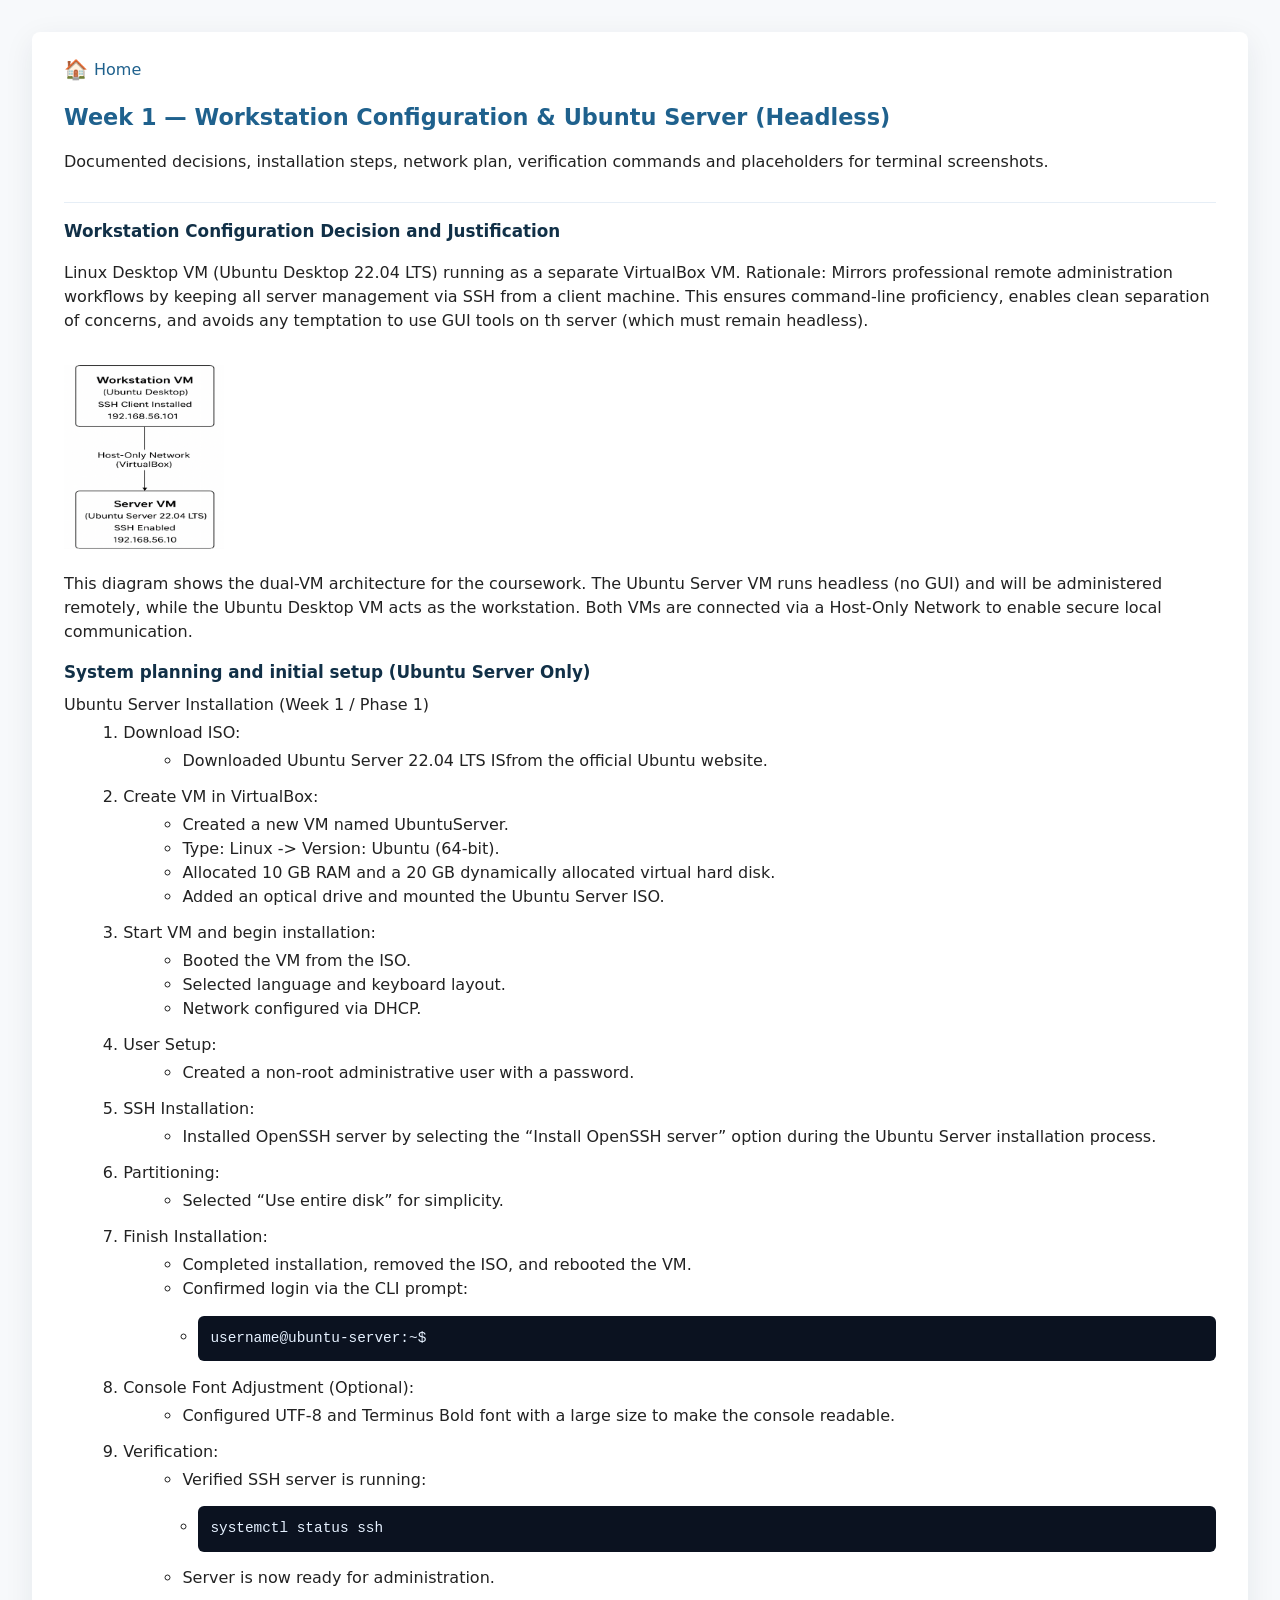
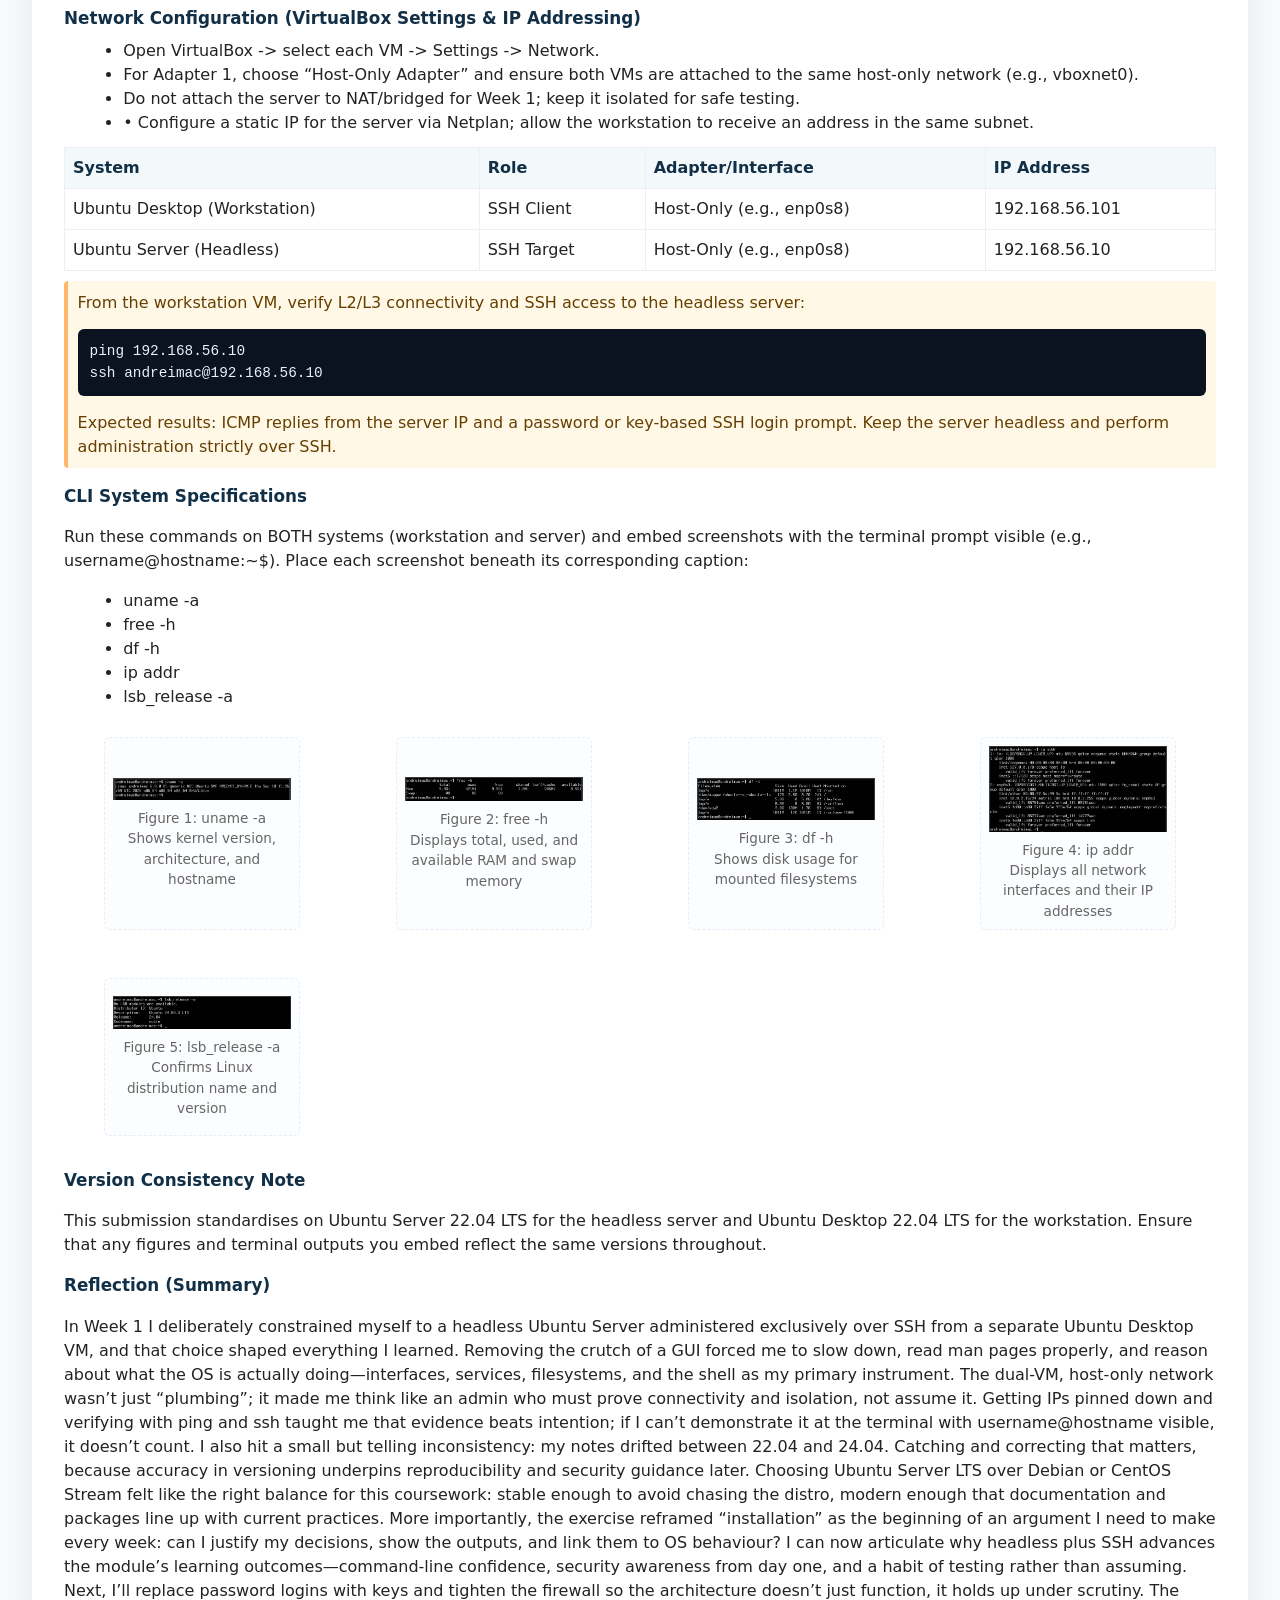
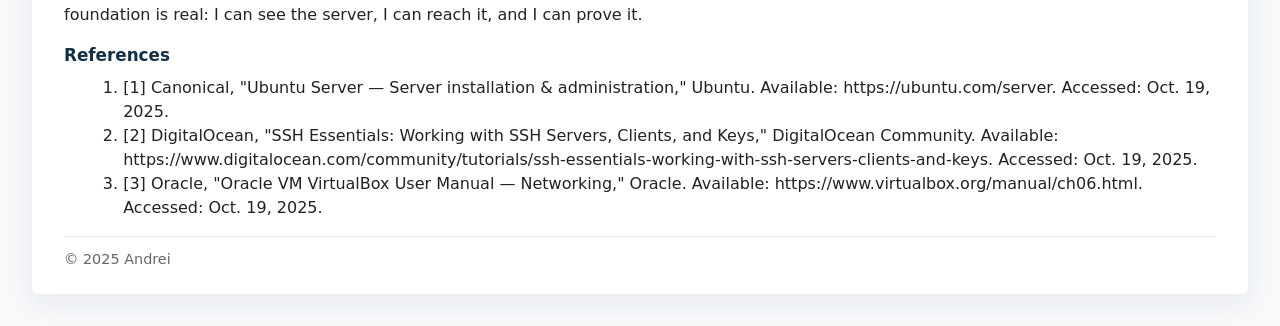
==== week_1.html @ bbbabe06 "Add homepage, weekly journal pages, and images Initial commit with HOMEPAGE.md, index.html, and HTML" ====
<!doctype html>
<html lang="en">
<head>
    <meta charset="utf-8">
    <meta name="viewport" content="width=device-width,initial-scale=1">
    <title>Week 1 — Workstation & Ubuntu Server Setup</title>
    <style>
        /* Styles generated using GitHub Copilot*/
        /* Global Styles */
        :root{--max-w:1280;--accent:#1f618d;--muted:#666;}
        body{font-family:system-ui,-apple-system,Segoe UI,Roboto,"Helvetica Neue",Arial;line-height:1.5;color:#222;margin:0;padding:2rem;background:#f7f9fb}
        .wrap{max-width:var(--max-w);margin:0 auto;background:#fff;border-radius:8px;padding:1.5rem 2rem;box-shadow:0 8px 30px rgba(22,40,60,0.08)}
        header{border-bottom:1px solid #e6eef6;padding-bottom:0.75rem;margin-bottom:1rem}
        h1{margin:0;font-size:1.4rem;color:var(--accent)}
        p.lead{margin:0.5rem 0;color:var(--muted)}
        section{margin:1rem 0}
        h2{font-size:1.05rem;margin:0 0 0.5rem 0;color:#113047}
        ul,ol{margin:0.25rem 0 0.75rem 1.2rem}
        pre{background:#0b1220;color:#e6f1ff;padding:0.75rem;border-radius:6px;overflow:auto;font-size:0.9rem}
        table{width:100%;border-collapse:collapse;margin:0.5rem 0 0}
        th,td{border:1px solid #e9f0f6;padding:0.5rem;text-align:left;background:#fff}
        th{background:#f3f8fb;color:#113047;font-weight:600}
        .fig-grid{display:grid;grid-template-columns:repeat(auto-fit,minmax(220px,1fr));gap:1rem;margin-top:0.75rem}
        figure{background:#fbfdff;border:1px dashed #e3eef9;padding:0.5rem;border-radius:6px;min-height:140px;display:flex;flex-direction:column;align-items:center;justify-content:center}
        figure img{max-width:100%;max-height:96px;object-fit:contain;display:block}
        figcaption{font-size:0.85rem;color:var(--muted);margin-top:0.5rem}
        footer{border-top:1px solid #e6eef6;padding-top:0.75rem;color:var(--muted);font-size:0.9rem}
        .note{background:#fff8e6;border-left:4px solid #ffb86b;padding:0.6rem;border-radius:4px;color:#663f00}
        
        /* Gallery styles (keeps existing layout but adds modal) */
        .fig-grid{display:grid;grid-template-columns:repeat(auto-fit,minmax(220px,1fr));gap:1rem;margin-top:0.75rem}
        figure.gallery-item{background:#fbfdff;border:1px dashed #e3eef9;padding:0.5rem;border-radius:6px;min-height:140px;display:flex;flex-direction:column;align-items:center;justify-content:center;cursor:pointer;outline:none}
        figure.gallery-item img{max-width:100%;max-height:96px;object-fit:contain;display:block}
        .fig-caption{font-size:0.85rem;color:var(--muted);margin-top:0.5rem;text-align:center}

        /* Modal (full-size view) */
        .img-modal{position:fixed;inset:0;display:none;align-items:center;justify-content:center;background:rgba(2,6,23,0.6);z-index:1000;padding:2rem}
        .img-modal[data-open="true"]{display:flex}
        .img-modal .modal-content{max-width:95%;max-height:95%;background:transparent;display:flex;flex-direction:column;align-items:center}
        .img-modal img{max-width:100%;max-height:82vh;border-radius:6px;box-shadow:0 10px 40px rgba(2,6,23,0.6)}
        .img-modal .modal-caption{margin-top:0.6rem;color:#fff;text-align:center;max-width:95%;overflow:auto}
        .img-modal .modal-close{position:absolute;top:1rem;right:1rem;background:rgba(255,255,255,0.08);border:0;color:#fff;font-size:1.25rem;padding:0.4rem 0.6rem;border-radius:6px;cursor:pointer}
    </style>
</head>
<body>
    <div class="wrap">
        <nav style="margin-bottom:1rem">
            <a href="index.html" style="color:var(--accent);text-decoration:none;display:inline-flex;align-items:center;font-weight:500">
            <span style="font-size:1.2em;margin-right:6px">🏠</span> Home
            </a>
        </nav>

        <header>
            <h1>Week 1 — Workstation Configuration & Ubuntu Server (Headless)</h1>
            <p clases="lead">Documented decisions, installation steps, network plan, verification commands and placeholders for terminal screenshots.</p>
        </header>
        
        <section>
            <h2>Workstation Configuration Decision and Justification</h2>
            <p>
                Linux Desktop VM (Ubuntu Desktop 22.04 LTS) running as a separate VirtualBox VM. Rationale: Mirrors professional remote administration workflows by keeping all server management via SSH from a client machine. This ensures command-line proficiency, enables clean separation of concerns, and avoids any temptation to use GUI tools on th server (which must remain headless).</p>
            <img src="images/figure0-diagram.png" alt="Ubuntu Server Logo" style="margin-top:1rem;max-width:160px">
            <p>
                This diagram shows the dual-VM architecture for the coursework. The Ubuntu Server VM runs headless (no GUI) and will be administered remotely, while the Ubuntu Desktop VM acts as the workstation. Both VMs are connected via a Host-Only Network to enable secure local communication.
            </p>
        </section>

        <section>
            <h2>System planning and initial setup (Ubuntu Server Only)</h2>
          
            Ubuntu Server Installation (Week 1 / Phase 1)
<ol>
    <li>Download ISO:
        <ul>
            <li>Downloaded Ubuntu Server 22.04 LTS ISfrom the official Ubuntu website.</li>
        </ul>
    </li>

    <li>Create VM in VirtualBox:
        <ul>
            <li>Created a new VM named UbuntuServer.</li>
            <li>Type: Linux -> Version: Ubuntu (64-bit).</li>
            <li>Allocated 10 GB RAM and a 20 GB dynamically allocated virtual hard disk.</li>
            <li>Added an optical drive and mounted the Ubuntu Server ISO.</li>
        </ul>
    </li>

    <li>Start VM and begin installation:
        <ul>
            <li>Booted the VM from the ISO.</li>
            <li>Selected language and keyboard layout.</li>
            <li>Network configured via DHCP.</li>
        </ul>
    </li>

    <li>User Setup:
        <ul>
            <li>Created a non-root administrative user with a password.</li>
        </ul>
    </li>

    <li>SSH Installation:
        <ul>
            <li>Installed OpenSSH server by selecting the “Install OpenSSH server” option during the Ubuntu Server installation process.</li>
        </ul>
    </li>

    <li>Partitioning:
        <ul>
            <li>Selected “Use entire disk” for simplicity.</li>
        </ul>
    </li>

    <li>Finish Installation:
        <ul>
            <li>Completed installation, removed the ISO, and rebooted the VM.</li>
            <li>Confirmed login via the CLI prompt:</li>
            <li style="margin-left:1rem"><pre>username@ubuntu-server:~$</pre></li>
        </ul>
    </li>

    <li>Console Font Adjustment (Optional):
        <ul>
            <li>Configured UTF-8 and Terminus Bold font with a large size to make the console readable.</li>
        </ul>
    </li>

    <li>Verification:
        <ul>
            <li>Verified SSH server is running:</li>
            <li style="margin-left:1rem"><pre>systemctl status ssh</pre></li>
            <li>Server is now ready for administration.</li>
        </ul>
    </li>
</ol>

        </section>

        <section>
            <h2>Network Configuration (VirtualBox Settings & IP Addressing)</h2>

            
            <ul>
                <li>Open VirtualBox -> select each VM -> Settings -> Network.</li>
                <li>For Adapter 1, choose “Host-Only Adapter” and ensure both VMs are attached to the same host-only network (e.g., vboxnet0).</li>
                <li>Do not attach the server to NAT/bridged for Week 1; keep it isolated for safe testing.</li>
                <li>•	Configure a static IP for the server via Netplan; allow the workstation to receive an address in the same subnet.</li>
            </ul>
            
            <table>
                <thead>
                    <tr><th>System</th><th>Role</th><th>Adapter/Interface</th><th>IP Address</th></tr>
                </thead>
                <tbody>
                    <tr><td>Ubuntu Desktop (Workstation)</td><td>SSH Client</td><td>Host-Only (e.g., enp0s8)</td><td>192.168.56.101</td></tr>
                    <tr><td>Ubuntu Server (Headless)</td><td>SSH Target</td><td>Host-Only (e.g., enp0s8)</td><td>192.168.56.10</td></tr>
                </tbody>
            </table>

            <div class="note" style="margin-top:0.6rem">
                From the workstation VM, verify L2/L3 connectivity and SSH access to the headless server:
                <pre>ping 192.168.56.10
ssh andreimac@192.168.56.10</pre>
Expected results: ICMP replies from the server IP and a password or key-based SSH login prompt. Keep the server headless and perform administration strictly over SSH.
            </div>
        </section>

        <section>
            <h2>CLI System Specifications </h2>
            <p>Run these commands on BOTH systems (workstation and server) and embed screenshots with the terminal prompt visible (e.g., username@hostname:~$). Place each screenshot beneath its corresponding caption:</p>
            <ul>
                <li>uname -a</li>
                <li>free -h</li>
                <li>df -h</li>
                <li>ip addr</li>
                <li>lsb_release -a</li>
            </ul>

            <style>
            /* Gallery styles (keeps existing layout but adds modal) */
            .fig-grid{display:grid;grid-template-columns:repeat(auto-fit,minmax(220px,1fr));gap:1rem;margin-top:0.75rem}
            figure.gallery-item{background:#fbfdff;border:1px dashed #e3eef9;padding:0.5rem;border-radius:6px;min-height:140px;display:flex;flex-direction:column;align-items:center;justify-content:center;cursor:pointer;outline:none}
            figure.gallery-item img{max-width:100%;max-height:96px;object-fit:contain;display:block}
            .fig-caption{font-size:0.85rem;color:var(--muted);margin-top:0.5rem;text-align:center}

            /* Modal (full-size view) */
            .img-modal{position:fixed;inset:0;display:none;align-items:center;justify-content:center;background:rgba(2,6,23,0.6);z-index:1000;padding:2rem}
            .img-modal[data-open="true"]{display:flex}
            .img-modal .modal-content{max-width:95%;max-height:95%;background:transparent;display:flex;flex-direction:column;align-items:center}
            .img-modal img{max-width:100%;max-height:82vh;border-radius:6px;box-shadow:0 10px 40px rgba(2,6,23,0.6)}
            .img-modal .modal-caption{margin-top:0.6rem;color:#fff;text-align:center;max-width:95%;overflow:auto}
            .img-modal .modal-close{position:absolute;top:1rem;right:1rem;background:rgba(255,255,255,0.08);border:0;color:#fff;font-size:1.25rem;padding:0.4rem 0.6rem;border-radius:6px;cursor:pointer}
            </style>

            <div class="fig-grid" id="gallery">
                <figure class="gallery-item" tabindex="0" data-full="images/figure1-uname.png" aria-label="Open Figure 1: uname -a">
                    <img src="images/figure1-uname.png" alt="Figure 1: uname -a">
                    <figcaption class="fig-caption">Figure 1: uname -a <br> Shows kernel version, architecture, and hostname</figcaption>
                </figure>

                <figure class="gallery-item" tabindex="0" data-full="images/figure2-free.png" aria-label="Open Figure 2: free -h">
                    <img src="images/figure2-free.png" alt="Figure 2: free -h">
                    <figcaption class="fig-caption">Figure 2: free -h <br> Displays total, used, and available RAM and swap memory</figcaption>
                </figure>

                <figure class="gallery-item" tabindex="0" data-full="images/figure3-df.png" aria-label="Open Figure 3: df -h">
                    <img src="images/figure3-df.png" alt="Figure 3: df -h">
                    <figcaption class="fig-caption">Figure 3: df -h <br> Shows disk usage for mounted filesystems</figcaption>
                </figure>

                <figure class="gallery-item" tabindex="0" data-full="images/figure4-ipaddr.png" aria-label="Open Figure 4: ip addr">
                    <img src="images/figure4-ipaddr.png" alt="Figure 4: ip addr">
                    <figcaption class="fig-caption">Figure 4: ip addr <br> Displays all network interfaces and their IP addresses</figcaption>
                </figure>

                <figure class="gallery-item" tabindex="0" data-full="images/figure5-lsb.png" aria-label="Open Figure 5: lsb_release -a">
                    <img src="images/figure5-lsb.png" alt="Figure 5: lsb_release -a">
                    <figcaption class="fig-caption">Figure 5: lsb_release -a <br> Confirms Linux distribution name and version</figcaption>
                </figure>
            </div>

            <!-- Modal for high-resolution preview -->
            <div id="imgModal" class="img-modal" role="dialog" aria-modal="true" aria-hidden="true" data-open="false">
                <button class="modal-close" aria-label="Close image">&times;</button>
                <div class="modal-content">
                    <img id="modalImg" src="" alt="">
                    <div id="modalCaption" class="modal-caption"></div>
                </div>
            </div>
            
        </section>

        <section>
            <h2>
                Version Consistency Note
            </h2>
            <p>
                This submission standardises on Ubuntu Server 22.04 LTS for the headless server and Ubuntu Desktop 22.04 LTS for the workstation. Ensure that any figures and terminal outputs you embed reflect the same versions throughout.
            </p>
        </section>

        <section>
            <h2>Reflection (Summary)</h2>
            <p>
                In Week 1 I deliberately constrained myself to a headless Ubuntu Server administered exclusively over SSH from a separate Ubuntu Desktop VM, and that choice shaped everything I learned. Removing the crutch of a GUI forced me to slow down, read man pages properly, and reason about what the OS is actually doing—interfaces, services, filesystems, and the shell as my primary instrument. The dual-VM, host-only network wasn’t just “plumbing”; it made me think like an admin who must prove connectivity and isolation, not assume it. Getting IPs pinned down and verifying with ping and ssh taught me that evidence beats intention; if I can’t demonstrate it at the terminal with username@hostname visible, it doesn’t count. I also hit a small but telling inconsistency: my notes drifted between 22.04 and 24.04. Catching and correcting that matters, because accuracy in versioning underpins reproducibility and security guidance later. Choosing Ubuntu Server LTS over Debian or CentOS Stream felt like the right balance for this coursework: stable enough to avoid chasing the distro, modern enough that documentation and packages line up with current practices. More importantly, the exercise reframed “installation” as the beginning of an argument I need to make every week: can I justify my decisions, show the outputs, and link them to OS behaviour? I can now articulate why headless plus SSH advances the module’s learning outcomes—command-line confidence, security awareness from day one, and a habit of testing rather than assuming. Next, I’ll replace password logins with keys and tighten the firewall so the architecture doesn’t just function, it holds up under scrutiny. The foundation is real: I can see the server, I can reach it, and I can prove it.</p>
        </section>

        <section>
            <h2>References</h2>
            <ol>
                <li>[1] Canonical, "Ubuntu Server — Server installation & administration," Ubuntu. Available: https://ubuntu.com/server. Accessed: Oct. 19, 2025.</li>
                <li>[2] DigitalOcean, "SSH Essentials: Working with SSH Servers, Clients, and Keys," DigitalOcean Community. Available: https://www.digitalocean.com/community/tutorials/ssh-essentials-working-with-ssh-servers-clients-and-keys. Accessed: Oct. 19, 2025.</li>
                <li>[3] Oracle, "Oracle VM VirtualBox User Manual — Networking," Oracle. Available: https://www.virtualbox.org/manual/ch06.html. Accessed: Oct. 19, 2025.</li>
            </ol>
        </section>

        <footer>
            <div>© 2025 Andrei</div>
        </footer>
    </div>
</body>
</html>

<!-- Script generated using GitHub Copilot -->
<script>
(function(){
    const gallery = document.getElementById('gallery');
    const modal = document.getElementById('imgModal');
    const modalImg = document.getElementById('modalImg');
    const modalCaption = document.getElementById('modalCaption');
    const closeBtn = modal.querySelector('.modal-close');

    function openModal(fig){
    const full = fig.getAttribute('data-full') || fig.querySelector('img').src;
    modalImg.src = full;
    modalImg.alt = fig.querySelector('img').alt || '';
    modalCaption.innerHTML = fig.querySelector('.fig-caption')?.innerHTML || '';
    modal.setAttribute('data-open','true');
    modal.setAttribute('aria-hidden','false');
    document.body.style.overflow='hidden';
    closeBtn.focus();
    }

    function closeModal(){
    modal.setAttribute('data-open','false');
    modal.setAttribute('aria-hidden','true');
    modalImg.src = '';
    document.body.style.overflow='';
    }

    // Open on click
    gallery.addEventListener('click', e=>{
    const fig = e.target.closest('figure.gallery-item');
    if(!fig) return;
    openModal(fig);
    });

    // Keyboard: open on Enter/Space when figure focused
    gallery.addEventListener('keydown', e=>{
    if(e.key === 'Enter' || e.key === ' ') {
        const fig = document.activeElement.closest('figure.gallery-item');
        if(fig){ e.preventDefault(); openModal(fig); }
    }
    });

    closeBtn.addEventListener('click', closeModal);

    // Click backdrop to close
    modal.addEventListener('click', e=>{
    if(e.target === modal) closeModal();
    });

    // ESC to close
    document.addEventListener('keydown', e=>{
    if(e.key === 'Escape' && modal.getAttribute('data-open') === 'true') closeModal();
    });
})();
</script>
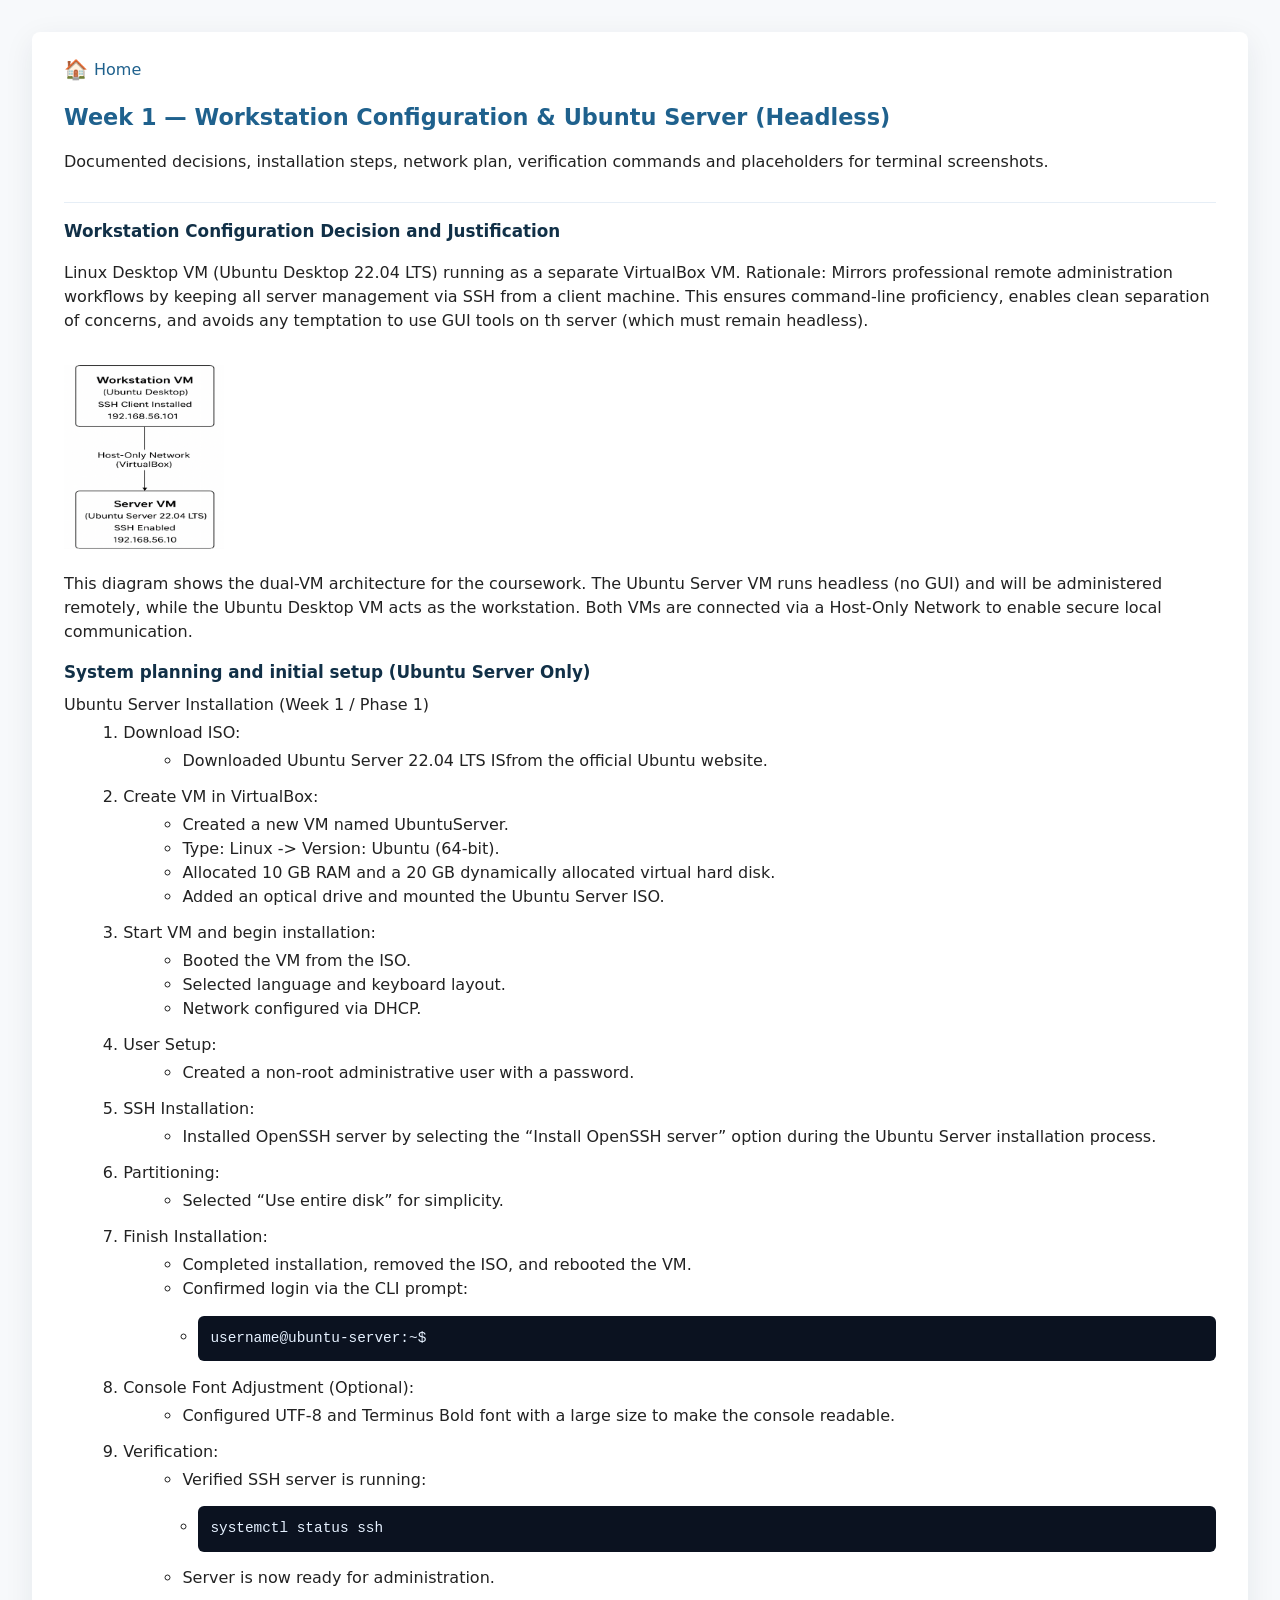
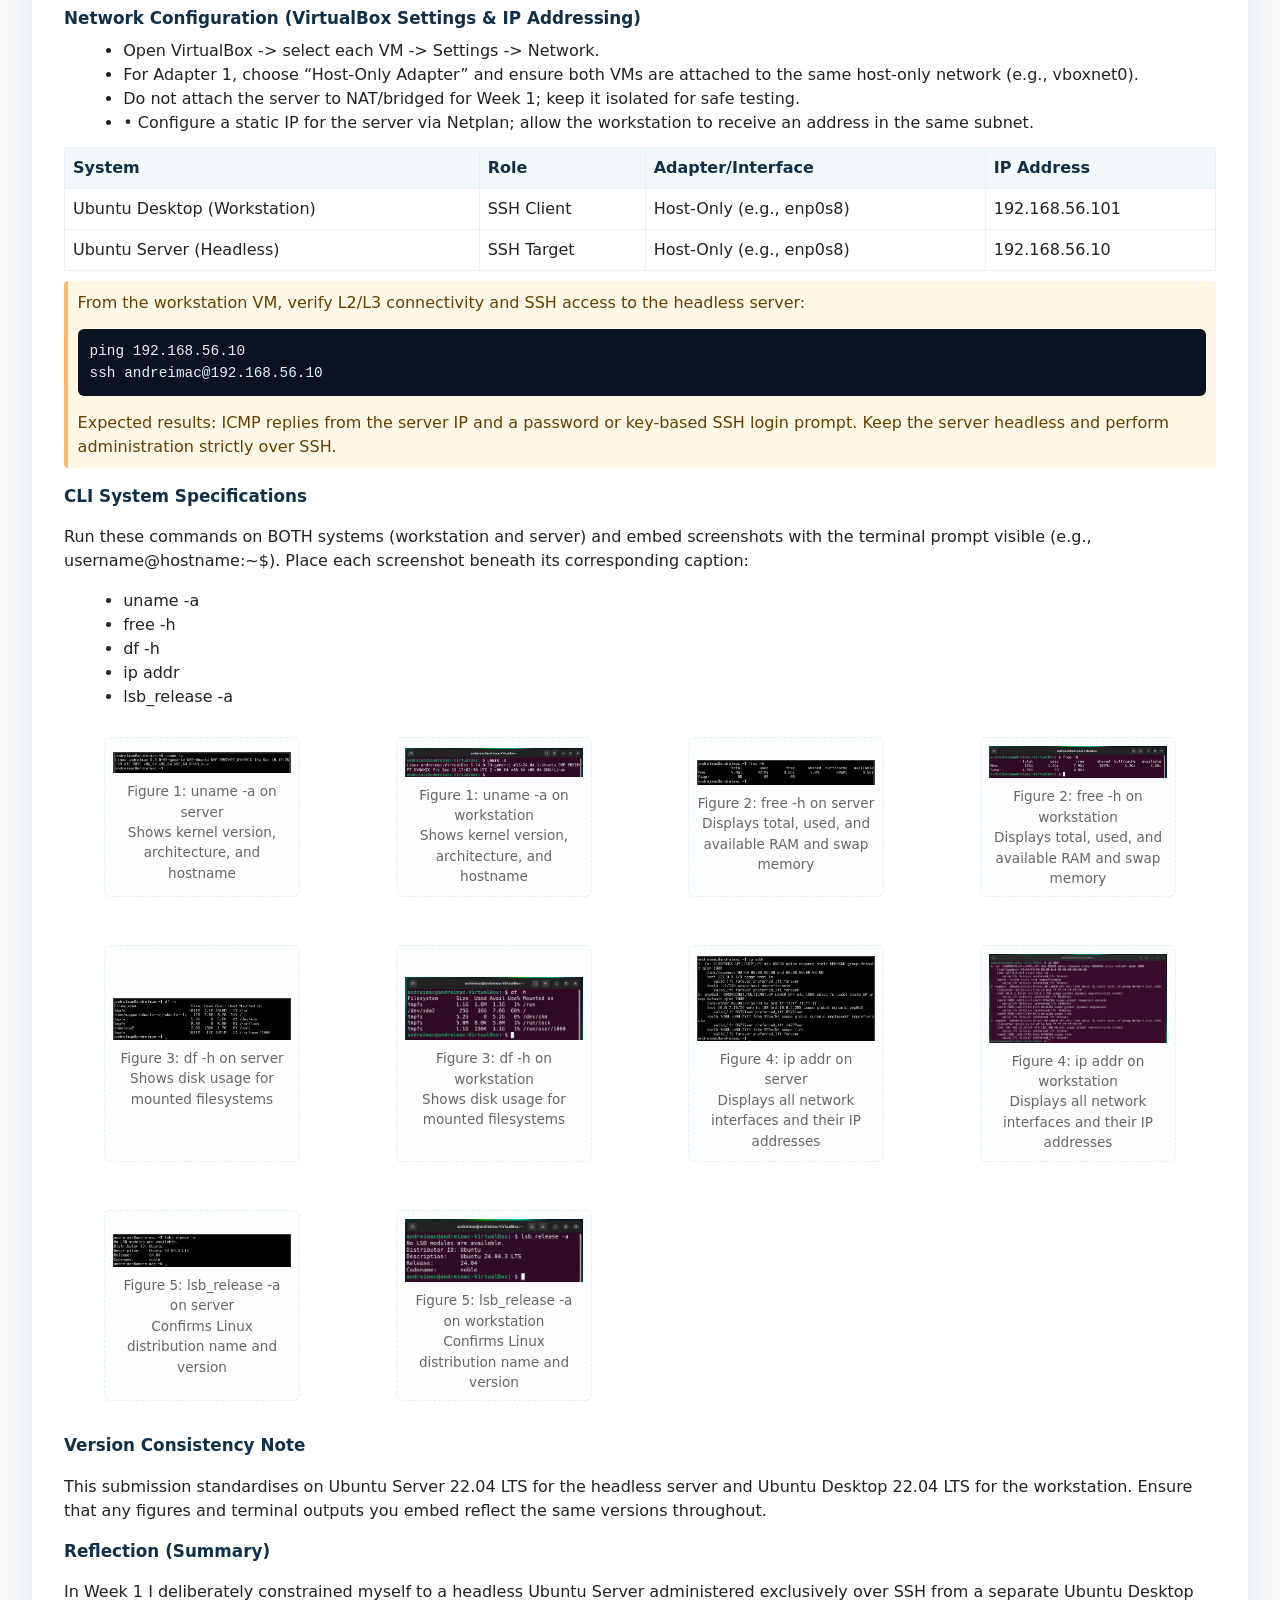
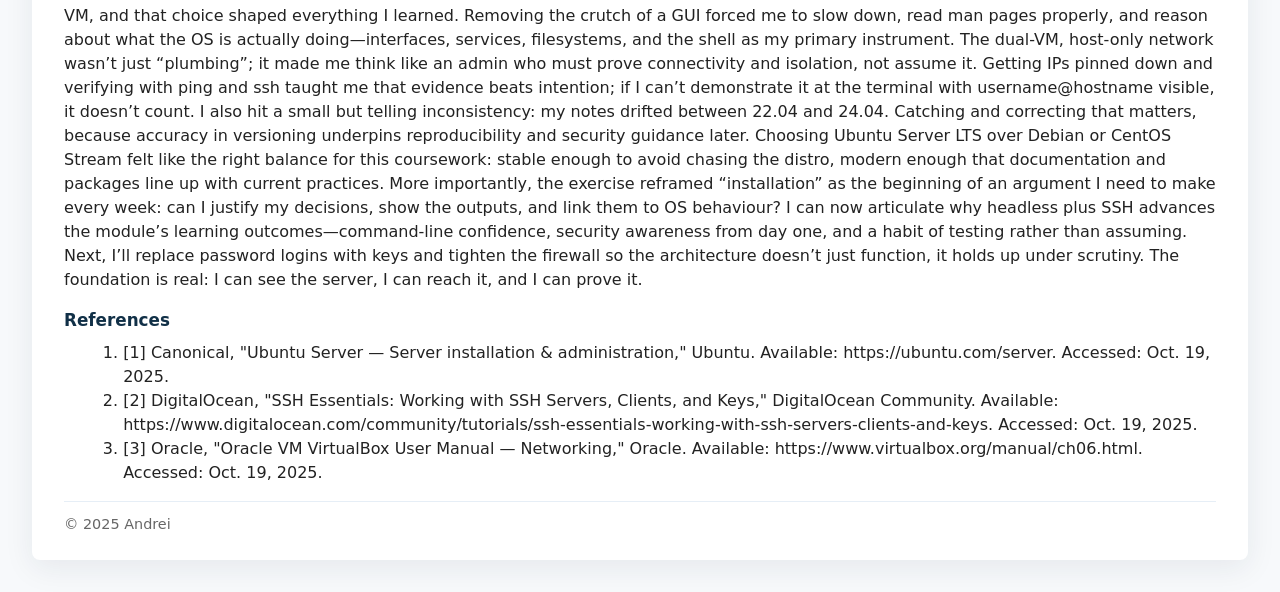
==== commit ecd6626e: "Refactor Week Pages, Add Evidence Images, and Standardise Structure Across Updated multiple coursewo" ====
--- a/week_1.html
+++ b/week_1.html
@@ -1,5 +1,6 @@
 <!doctype html>
 <html lang="en">
+
 <head>
     <meta charset="utf-8">
     <meta name="viewport" content="width=device-width,initial-scale=1">
@@ -7,153 +8,370 @@
     <style>
         /* Styles generated using GitHub Copilot*/
         /* Global Styles */
-        :root{--max-w:1280;--accent:#1f618d;--muted:#666;}
-        body{font-family:system-ui,-apple-system,Segoe UI,Roboto,"Helvetica Neue",Arial;line-height:1.5;color:#222;margin:0;padding:2rem;background:#f7f9fb}
-        .wrap{max-width:var(--max-w);margin:0 auto;background:#fff;border-radius:8px;padding:1.5rem 2rem;box-shadow:0 8px 30px rgba(22,40,60,0.08)}
-        header{border-bottom:1px solid #e6eef6;padding-bottom:0.75rem;margin-bottom:1rem}
-        h1{margin:0;font-size:1.4rem;color:var(--accent)}
-        p.lead{margin:0.5rem 0;color:var(--muted)}
-        section{margin:1rem 0}
-        h2{font-size:1.05rem;margin:0 0 0.5rem 0;color:#113047}
-        ul,ol{margin:0.25rem 0 0.75rem 1.2rem}
-        pre{background:#0b1220;color:#e6f1ff;padding:0.75rem;border-radius:6px;overflow:auto;font-size:0.9rem}
-        table{width:100%;border-collapse:collapse;margin:0.5rem 0 0}
-        th,td{border:1px solid #e9f0f6;padding:0.5rem;text-align:left;background:#fff}
-        th{background:#f3f8fb;color:#113047;font-weight:600}
-        .fig-grid{display:grid;grid-template-columns:repeat(auto-fit,minmax(220px,1fr));gap:1rem;margin-top:0.75rem}
-        figure{background:#fbfdff;border:1px dashed #e3eef9;padding:0.5rem;border-radius:6px;min-height:140px;display:flex;flex-direction:column;align-items:center;justify-content:center}
-        figure img{max-width:100%;max-height:96px;object-fit:contain;display:block}
-        figcaption{font-size:0.85rem;color:var(--muted);margin-top:0.5rem}
-        footer{border-top:1px solid #e6eef6;padding-top:0.75rem;color:var(--muted);font-size:0.9rem}
-        .note{background:#fff8e6;border-left:4px solid #ffb86b;padding:0.6rem;border-radius:4px;color:#663f00}
-        
+        :root {
+            --max-w: 1280;
+            --accent: #1f618d;
+            --muted: #666;
+        }
+
+        body {
+            font-family: system-ui, -apple-system, Segoe UI, Roboto, "Helvetica Neue", Arial;
+            line-height: 1.5;
+            color: #222;
+            margin: 0;
+            padding: 2rem;
+            background: #f7f9fb
+        }
+
+        .wrap {
+            max-width: var(--max-w);
+            margin: 0 auto;
+            background: #fff;
+            border-radius: 8px;
+            padding: 1.5rem 2rem;
+            box-shadow: 0 8px 30px rgba(22, 40, 60, 0.08)
+        }
+
+        header {
+            border-bottom: 1px solid #e6eef6;
+            padding-bottom: 0.75rem;
+            margin-bottom: 1rem
+        }
+
+        h1 {
+            margin: 0;
+            font-size: 1.4rem;
+            color: var(--accent)
+        }
+
+        p.lead {
+            margin: 0.5rem 0;
+            color: var(--muted)
+        }
+
+        section {
+            margin: 1rem 0
+        }
+
+        h2 {
+            font-size: 1.05rem;
+            margin: 0 0 0.5rem 0;
+            color: #113047
+        }
+
+        ul,
+        ol {
+            margin: 0.25rem 0 0.75rem 1.2rem
+        }
+
+        pre {
+            background: #0b1220;
+            color: #e6f1ff;
+            padding: 0.75rem;
+            border-radius: 6px;
+            overflow: auto;
+            font-size: 0.9rem
+        }
+
+        table {
+            width: 100%;
+            border-collapse: collapse;
+            margin: 0.5rem 0 0
+        }
+
+        th,
+        td {
+            border: 1px solid #e9f0f6;
+            padding: 0.5rem;
+            text-align: left;
+            background: #fff
+        }
+
+        th {
+            background: #f3f8fb;
+            color: #113047;
+            font-weight: 600
+        }
+
+        .fig-grid {
+            display: grid;
+            grid-template-columns: repeat(auto-fit, minmax(220px, 1fr));
+            gap: 1rem;
+            margin-top: 0.75rem
+        }
+
+        figure {
+            background: #fbfdff;
+            border: 1px dashed #e3eef9;
+            padding: 0.5rem;
+            border-radius: 6px;
+            min-height: 140px;
+            display: flex;
+            flex-direction: column;
+            align-items: center;
+            justify-content: center
+        }
+
+        figure img {
+            max-width: 100%;
+            max-height: 96px;
+            object-fit: contain;
+            display: block
+        }
+
+        figcaption {
+            font-size: 0.85rem;
+            color: var(--muted);
+            margin-top: 0.5rem
+        }
+
+        footer {
+            border-top: 1px solid #e6eef6;
+            padding-top: 0.75rem;
+            color: var(--muted);
+            font-size: 0.9rem
+        }
+
+        .note {
+            background: #fff8e6;
+            border-left: 4px solid #ffb86b;
+            padding: 0.6rem;
+            border-radius: 4px;
+            color: #663f00
+        }
+
         /* Gallery styles (keeps existing layout but adds modal) */
-        .fig-grid{display:grid;grid-template-columns:repeat(auto-fit,minmax(220px,1fr));gap:1rem;margin-top:0.75rem}
-        figure.gallery-item{background:#fbfdff;border:1px dashed #e3eef9;padding:0.5rem;border-radius:6px;min-height:140px;display:flex;flex-direction:column;align-items:center;justify-content:center;cursor:pointer;outline:none}
-        figure.gallery-item img{max-width:100%;max-height:96px;object-fit:contain;display:block}
-        .fig-caption{font-size:0.85rem;color:var(--muted);margin-top:0.5rem;text-align:center}
+        .fig-grid {
+            display: grid;
+            grid-template-columns: repeat(auto-fit, minmax(220px, 1fr));
+            gap: 1rem;
+            margin-top: 0.75rem
+        }
+
+        figure.gallery-item {
+            background: #fbfdff;
+            border: 1px dashed #e3eef9;
+            padding: 0.5rem;
+            border-radius: 6px;
+            min-height: 140px;
+            display: flex;
+            flex-direction: column;
+            align-items: center;
+            justify-content: center;
+            cursor: pointer;
+            outline: none
+        }
+
+        figure.gallery-item img {
+            max-width: 100%;
+            max-height: 96px;
+            object-fit: contain;
+            display: block
+        }
+
+        .fig-caption {
+            font-size: 0.85rem;
+            color: var(--muted);
+            margin-top: 0.5rem;
+            text-align: center
+        }
 
         /* Modal (full-size view) */
-        .img-modal{position:fixed;inset:0;display:none;align-items:center;justify-content:center;background:rgba(2,6,23,0.6);z-index:1000;padding:2rem}
-        .img-modal[data-open="true"]{display:flex}
-        .img-modal .modal-content{max-width:95%;max-height:95%;background:transparent;display:flex;flex-direction:column;align-items:center}
-        .img-modal img{max-width:100%;max-height:82vh;border-radius:6px;box-shadow:0 10px 40px rgba(2,6,23,0.6)}
-        .img-modal .modal-caption{margin-top:0.6rem;color:#fff;text-align:center;max-width:95%;overflow:auto}
-        .img-modal .modal-close{position:absolute;top:1rem;right:1rem;background:rgba(255,255,255,0.08);border:0;color:#fff;font-size:1.25rem;padding:0.4rem 0.6rem;border-radius:6px;cursor:pointer}
+        .img-modal {
+            position: fixed;
+            inset: 0;
+            display: none;
+            align-items: center;
+            justify-content: center;
+            background: rgba(2, 6, 23, 0.6);
+            z-index: 1000;
+            padding: 2rem
+        }
+
+        .img-modal[data-open="true"] {
+            display: flex
+        }
+
+        .img-modal .modal-content {
+            max-width: 95%;
+            max-height: 95%;
+            background: transparent;
+            display: flex;
+            flex-direction: column;
+            align-items: center
+        }
+
+        .img-modal img {
+            max-width: 100%;
+            max-height: 82vh;
+            border-radius: 6px;
+            box-shadow: 0 10px 40px rgba(2, 6, 23, 0.6)
+        }
+
+        .img-modal .modal-caption {
+            margin-top: 0.6rem;
+            color: #fff;
+            text-align: center;
+            max-width: 95%;
+            overflow: auto
+        }
+
+        .img-modal .modal-close {
+            position: absolute;
+            top: 1rem;
+            right: 1rem;
+            background: rgba(255, 255, 255, 0.08);
+            border: 0;
+            color: #fff;
+            font-size: 1.25rem;
+            padding: 0.4rem 0.6rem;
+            border-radius: 6px;
+            cursor: pointer
+        }
     </style>
 </head>
+
 <body>
     <div class="wrap">
         <nav style="margin-bottom:1rem">
-            <a href="index.html" style="color:var(--accent);text-decoration:none;display:inline-flex;align-items:center;font-weight:500">
-            <span style="font-size:1.2em;margin-right:6px">🏠</span> Home
+            <a href="index.html"
+                style="color:var(--accent);text-decoration:none;display:inline-flex;align-items:center;font-weight:500">
+                <span style="font-size:1.2em;margin-right:6px">🏠</span> Home
             </a>
         </nav>
 
         <header>
             <h1>Week 1 — Workstation Configuration & Ubuntu Server (Headless)</h1>
-            <p clases="lead">Documented decisions, installation steps, network plan, verification commands and placeholders for terminal screenshots.</p>
+            <p clases="lead">Documented decisions, installation steps, network plan, verification commands and
+                placeholders for terminal screenshots.</p>
         </header>
-        
+
         <section>
             <h2>Workstation Configuration Decision and Justification</h2>
             <p>
-                Linux Desktop VM (Ubuntu Desktop 22.04 LTS) running as a separate VirtualBox VM. Rationale: Mirrors professional remote administration workflows by keeping all server management via SSH from a client machine. This ensures command-line proficiency, enables clean separation of concerns, and avoids any temptation to use GUI tools on th server (which must remain headless).</p>
+                Linux Desktop VM (Ubuntu Desktop 22.04 LTS) running as a separate VirtualBox VM. Rationale: Mirrors
+                professional remote administration workflows by keeping all server management via SSH from a client
+                machine. This ensures command-line proficiency, enables clean separation of concerns, and avoids any
+                temptation to use GUI tools on th server (which must remain headless).</p>
             <img src="images/figure0-diagram.png" alt="Ubuntu Server Logo" style="margin-top:1rem;max-width:160px">
             <p>
-                This diagram shows the dual-VM architecture for the coursework. The Ubuntu Server VM runs headless (no GUI) and will be administered remotely, while the Ubuntu Desktop VM acts as the workstation. Both VMs are connected via a Host-Only Network to enable secure local communication.
+                This diagram shows the dual-VM architecture for the coursework. The Ubuntu Server VM runs headless (no
+                GUI) and will be administered remotely, while the Ubuntu Desktop VM acts as the workstation. Both VMs
+                are connected via a Host-Only Network to enable secure local communication.
             </p>
         </section>
 
         <section>
             <h2>System planning and initial setup (Ubuntu Server Only)</h2>
-          
+
             Ubuntu Server Installation (Week 1 / Phase 1)
-<ol>
-    <li>Download ISO:
-        <ul>
-            <li>Downloaded Ubuntu Server 22.04 LTS ISfrom the official Ubuntu website.</li>
-        </ul>
-    </li>
-
-    <li>Create VM in VirtualBox:
-        <ul>
-            <li>Created a new VM named UbuntuServer.</li>
-            <li>Type: Linux -> Version: Ubuntu (64-bit).</li>
-            <li>Allocated 10 GB RAM and a 20 GB dynamically allocated virtual hard disk.</li>
-            <li>Added an optical drive and mounted the Ubuntu Server ISO.</li>
-        </ul>
-    </li>
-
-    <li>Start VM and begin installation:
-        <ul>
-            <li>Booted the VM from the ISO.</li>
-            <li>Selected language and keyboard layout.</li>
-            <li>Network configured via DHCP.</li>
-        </ul>
-    </li>
-
-    <li>User Setup:
-        <ul>
-            <li>Created a non-root administrative user with a password.</li>
-        </ul>
-    </li>
-
-    <li>SSH Installation:
-        <ul>
-            <li>Installed OpenSSH server by selecting the “Install OpenSSH server” option during the Ubuntu Server installation process.</li>
-        </ul>
-    </li>
-
-    <li>Partitioning:
-        <ul>
-            <li>Selected “Use entire disk” for simplicity.</li>
-        </ul>
-    </li>
-
-    <li>Finish Installation:
-        <ul>
-            <li>Completed installation, removed the ISO, and rebooted the VM.</li>
-            <li>Confirmed login via the CLI prompt:</li>
-            <li style="margin-left:1rem"><pre>username@ubuntu-server:~$</pre></li>
-        </ul>
-    </li>
-
-    <li>Console Font Adjustment (Optional):
-        <ul>
-            <li>Configured UTF-8 and Terminus Bold font with a large size to make the console readable.</li>
-        </ul>
-    </li>
-
-    <li>Verification:
-        <ul>
-            <li>Verified SSH server is running:</li>
-            <li style="margin-left:1rem"><pre>systemctl status ssh</pre></li>
-            <li>Server is now ready for administration.</li>
-        </ul>
-    </li>
-</ol>
+            <ol>
+                <li>Download ISO:
+                    <ul>
+                        <li>Downloaded Ubuntu Server 22.04 LTS ISfrom the official Ubuntu website.</li>
+                    </ul>
+                </li>
+
+                <li>Create VM in VirtualBox:
+                    <ul>
+                        <li>Created a new VM named UbuntuServer.</li>
+                        <li>Type: Linux -> Version: Ubuntu (64-bit).</li>
+                        <li>Allocated 10 GB RAM and a 20 GB dynamically allocated virtual hard disk.</li>
+                        <li>Added an optical drive and mounted the Ubuntu Server ISO.</li>
+                    </ul>
+                </li>
+
+                <li>Start VM and begin installation:
+                    <ul>
+                        <li>Booted the VM from the ISO.</li>
+                        <li>Selected language and keyboard layout.</li>
+                        <li>Network configured via DHCP.</li>
+                    </ul>
+                </li>
+
+                <li>User Setup:
+                    <ul>
+                        <li>Created a non-root administrative user with a password.</li>
+                    </ul>
+                </li>
+
+                <li>SSH Installation:
+                    <ul>
+                        <li>Installed OpenSSH server by selecting the “Install OpenSSH server” option during the Ubuntu
+                            Server installation process.</li>
+                    </ul>
+                </li>
+
+                <li>Partitioning:
+                    <ul>
+                        <li>Selected “Use entire disk” for simplicity.</li>
+                    </ul>
+                </li>
+
+                <li>Finish Installation:
+                    <ul>
+                        <li>Completed installation, removed the ISO, and rebooted the VM.</li>
+                        <li>Confirmed login via the CLI prompt:</li>
+                        <li style="margin-left:1rem">
+                            <pre>username@ubuntu-server:~$</pre>
+                        </li>
+                    </ul>
+                </li>
+
+                <li>Console Font Adjustment (Optional):
+                    <ul>
+                        <li>Configured UTF-8 and Terminus Bold font with a large size to make the console readable.</li>
+                    </ul>
+                </li>
+
+                <li>Verification:
+                    <ul>
+                        <li>Verified SSH server is running:</li>
+                        <li style="margin-left:1rem">
+                            <pre>systemctl status ssh</pre>
+                        </li>
+                        <li>Server is now ready for administration.</li>
+                    </ul>
+                </li>
+            </ol>
 
         </section>
 
         <section>
             <h2>Network Configuration (VirtualBox Settings & IP Addressing)</h2>
 
-            
+
             <ul>
                 <li>Open VirtualBox -> select each VM -> Settings -> Network.</li>
-                <li>For Adapter 1, choose “Host-Only Adapter” and ensure both VMs are attached to the same host-only network (e.g., vboxnet0).</li>
+                <li>For Adapter 1, choose “Host-Only Adapter” and ensure both VMs are attached to the same host-only
+                    network (e.g., vboxnet0).</li>
                 <li>Do not attach the server to NAT/bridged for Week 1; keep it isolated for safe testing.</li>
-                <li>•	Configure a static IP for the server via Netplan; allow the workstation to receive an address in the same subnet.</li>
+                <li>• Configure a static IP for the server via Netplan; allow the workstation to receive an address in
+                    the same subnet.</li>
             </ul>
-            
+
             <table>
                 <thead>
-                    <tr><th>System</th><th>Role</th><th>Adapter/Interface</th><th>IP Address</th></tr>
+                    <tr>
+                        <th>System</th>
+                        <th>Role</th>
+                        <th>Adapter/Interface</th>
+                        <th>IP Address</th>
+                    </tr>
                 </thead>
                 <tbody>
-                    <tr><td>Ubuntu Desktop (Workstation)</td><td>SSH Client</td><td>Host-Only (e.g., enp0s8)</td><td>192.168.56.101</td></tr>
-                    <tr><td>Ubuntu Server (Headless)</td><td>SSH Target</td><td>Host-Only (e.g., enp0s8)</td><td>192.168.56.10</td></tr>
+                    <tr>
+                        <td>Ubuntu Desktop (Workstation)</td>
+                        <td>SSH Client</td>
+                        <td>Host-Only (e.g., enp0s8)</td>
+                        <td>192.168.56.101</td>
+                    </tr>
+                    <tr>
+                        <td>Ubuntu Server (Headless)</td>
+                        <td>SSH Target</td>
+                        <td>Host-Only (e.g., enp0s8)</td>
+                        <td>192.168.56.10</td>
+                    </tr>
                 </tbody>
             </table>
 
@@ -161,13 +379,16 @@
                 From the workstation VM, verify L2/L3 connectivity and SSH access to the headless server:
                 <pre>ping 192.168.56.10
 ssh andreimac@192.168.56.10</pre>
-Expected results: ICMP replies from the server IP and a password or key-based SSH login prompt. Keep the server headless and perform administration strictly over SSH.
+                Expected results: ICMP replies from the server IP and a password or key-based SSH login prompt. Keep the
+                server headless and perform administration strictly over SSH.
             </div>
         </section>
 
         <section>
             <h2>CLI System Specifications </h2>
-            <p>Run these commands on BOTH systems (workstation and server) and embed screenshots with the terminal prompt visible (e.g., username@hostname:~$). Place each screenshot beneath its corresponding caption:</p>
+            <p>Run these commands on BOTH systems (workstation and server) and embed screenshots with the terminal
+                prompt visible (e.g., username@hostname:~$). Place each screenshot beneath its corresponding caption:
+            </p>
             <ul>
                 <li>uname -a</li>
                 <li>free -h</li>
@@ -177,45 +398,161 @@
             </ul>
 
             <style>
-            /* Gallery styles (keeps existing layout but adds modal) */
-            .fig-grid{display:grid;grid-template-columns:repeat(auto-fit,minmax(220px,1fr));gap:1rem;margin-top:0.75rem}
-            figure.gallery-item{background:#fbfdff;border:1px dashed #e3eef9;padding:0.5rem;border-radius:6px;min-height:140px;display:flex;flex-direction:column;align-items:center;justify-content:center;cursor:pointer;outline:none}
-            figure.gallery-item img{max-width:100%;max-height:96px;object-fit:contain;display:block}
-            .fig-caption{font-size:0.85rem;color:var(--muted);margin-top:0.5rem;text-align:center}
-
-            /* Modal (full-size view) */
-            .img-modal{position:fixed;inset:0;display:none;align-items:center;justify-content:center;background:rgba(2,6,23,0.6);z-index:1000;padding:2rem}
-            .img-modal[data-open="true"]{display:flex}
-            .img-modal .modal-content{max-width:95%;max-height:95%;background:transparent;display:flex;flex-direction:column;align-items:center}
-            .img-modal img{max-width:100%;max-height:82vh;border-radius:6px;box-shadow:0 10px 40px rgba(2,6,23,0.6)}
-            .img-modal .modal-caption{margin-top:0.6rem;color:#fff;text-align:center;max-width:95%;overflow:auto}
-            .img-modal .modal-close{position:absolute;top:1rem;right:1rem;background:rgba(255,255,255,0.08);border:0;color:#fff;font-size:1.25rem;padding:0.4rem 0.6rem;border-radius:6px;cursor:pointer}
+                /* Gallery styles (keeps existing layout but adds modal) */
+                .fig-grid {
+                    display: grid;
+                    grid-template-columns: repeat(auto-fit, minmax(220px, 1fr));
+                    gap: 1rem;
+                    margin-top: 0.75rem
+                }
+
+                figure.gallery-item {
+                    background: #fbfdff;
+                    border: 1px dashed #e3eef9;
+                    padding: 0.5rem;
+                    border-radius: 6px;
+                    min-height: 140px;
+                    display: flex;
+                    flex-direction: column;
+                    align-items: center;
+                    justify-content: center;
+                    cursor: pointer;
+                    outline: none
+                }
+
+                figure.gallery-item img {
+                    max-width: 100%;
+                    max-height: 96px;
+                    object-fit: contain;
+                    display: block
+                }
+
+                .fig-caption {
+                    font-size: 0.85rem;
+                    color: var(--muted);
+                    margin-top: 0.5rem;
+                    text-align: center
+                }
+
+                /* Modal (full-size view) */
+                .img-modal {
+                    position: fixed;
+                    inset: 0;
+                    display: none;
+                    align-items: center;
+                    justify-content: center;
+                    background: rgba(2, 6, 23, 0.6);
+                    z-index: 1000;
+                    padding: 2rem
+                }
+
+                .img-modal[data-open="true"] {
+                    display: flex
+                }
+
+                .img-modal .modal-content {
+                    max-width: 95%;
+                    max-height: 95%;
+                    background: transparent;
+                    display: flex;
+                    flex-direction: column;
+                    align-items: center
+                }
+
+                .img-modal img {
+                    max-width: 100%;
+                    max-height: 82vh;
+                    border-radius: 6px;
+                    box-shadow: 0 10px 40px rgba(2, 6, 23, 0.6)
+                }
+
+                .img-modal .modal-caption {
+                    margin-top: 0.6rem;
+                    color: #fff;
+                    text-align: center;
+                    max-width: 95%;
+                    overflow: auto
+                }
+
+                .img-modal .modal-close {
+                    position: absolute;
+                    top: 1rem;
+                    right: 1rem;
+                    background: rgba(255, 255, 255, 0.08);
+                    border: 0;
+                    color: #fff;
+                    font-size: 1.25rem;
+                    padding: 0.4rem 0.6rem;
+                    border-radius: 6px;
+                    cursor: pointer
+                }
             </style>
 
             <div class="fig-grid" id="gallery">
-                <figure class="gallery-item" tabindex="0" data-full="images/figure1-uname.png" aria-label="Open Figure 1: uname -a">
-                    <img src="images/figure1-uname.png" alt="Figure 1: uname -a">
-                    <figcaption class="fig-caption">Figure 1: uname -a <br> Shows kernel version, architecture, and hostname</figcaption>
-                </figure>
-
-                <figure class="gallery-item" tabindex="0" data-full="images/figure2-free.png" aria-label="Open Figure 2: free -h">
-                    <img src="images/figure2-free.png" alt="Figure 2: free -h">
-                    <figcaption class="fig-caption">Figure 2: free -h <br> Displays total, used, and available RAM and swap memory</figcaption>
-                </figure>
-
-                <figure class="gallery-item" tabindex="0" data-full="images/figure3-df.png" aria-label="Open Figure 3: df -h">
-                    <img src="images/figure3-df.png" alt="Figure 3: df -h">
-                    <figcaption class="fig-caption">Figure 3: df -h <br> Shows disk usage for mounted filesystems</figcaption>
-                </figure>
-
-                <figure class="gallery-item" tabindex="0" data-full="images/figure4-ipaddr.png" aria-label="Open Figure 4: ip addr">
-                    <img src="images/figure4-ipaddr.png" alt="Figure 4: ip addr">
-                    <figcaption class="fig-caption">Figure 4: ip addr <br> Displays all network interfaces and their IP addresses</figcaption>
-                </figure>
-
-                <figure class="gallery-item" tabindex="0" data-full="images/figure5-lsb.png" aria-label="Open Figure 5: lsb_release -a">
-                    <img src="images/figure5-lsb.png" alt="Figure 5: lsb_release -a">
-                    <figcaption class="fig-caption">Figure 5: lsb_release -a <br> Confirms Linux distribution name and version</figcaption>
+                <figure class="gallery-item" tabindex="0" data-full="images/week1-figure1-uname-server.png"
+                    aria-label="Open Figure 1: uname -a">
+                    <img src="images/week1-figure1-uname-server.png" alt="Figure 1: uname -a">
+                    <figcaption class="fig-caption">Figure 1: uname -a on server<br> Shows kernel version, architecture, and
+                        hostname</figcaption>
+                </figure>
+                <figure class="gallery-item" tabindex="0" data-full="images/week1-figure1-uname-workstation.png"
+                    aria-label="Open Figure 1: uname -a">
+                    <img src="images/week1-figure1-uname-workstation.png" alt="Figure 1: uname -a">
+                    <figcaption class="fig-caption">Figure 1: uname -a on workstation<br> Shows kernel version, architecture, and
+                        hostname</figcaption>
+                </figure>
+
+                <figure class="gallery-item" tabindex="0" data-full="images/week1-figure2-free-server.png"
+                    aria-label="Open Figure 2: free -h">
+                    <img src="images/week1-figure2-free-server.png" alt="Figure 2: free -h">
+                    <figcaption class="fig-caption">Figure 2: free -h  on server<br> Displays total, used, and available RAM and
+                        swap memory</figcaption>
+                </figure>
+                <figure class="gallery-item" tabindex="0" data-full="images/week1-figure2-free-workstation.png"
+                    aria-label="Open Figure 2: free -h">
+                    <img src="images/week1-figure2-free-workstation.png" alt="Figure 2: free -h">
+                    <figcaption class="fig-caption">Figure 2: free -h  on workstation<br> Displays total, used, and available RAM and
+                        swap memory</figcaption>
+                </figure>
+
+                <figure class="gallery-item" tabindex="0" data-full="images/week1figure3-df-server.png"
+                    aria-label="Open Figure 3: df -h">
+                    <img src="images/week1figure3-df-server.png" alt="Figure 3: df -h">
+                    <figcaption class="fig-caption">Figure 3: df -h on server<br> Shows disk usage for mounted filesystems
+                    </figcaption>
+                </figure>
+                <figure class="gallery-item" tabindex="0" data-full="images/week1figure3-df-wrokstation.png"
+                    aria-label="Open Figure 3: df -h">
+                    <img src="images/week1figure3-df-wrokstation.png" alt="Figure 3: df -h">
+                    <figcaption class="fig-caption">Figure 3: df -h on workstation<br> Shows disk usage for mounted filesystems
+                    </figcaption>
+                </figure>
+
+                <figure class="gallery-item" tabindex="0" data-full="images/week1-figure4-ipaddr-server.png"
+                    aria-label="Open Figure 4: ip addr">
+                    <img src="images/week1-figure4-ipaddr-server.png" alt="Figure 4: ip addr">
+                    <figcaption class="fig-caption">Figure 4: ip addr on server<br> Displays all network interfaces and their IP
+                        addresses</figcaption>
+                </figure>
+                <figure class="gallery-item" tabindex="0" data-full="images/week1-figure4-ipaddr-workstation.png"
+                    aria-label="Open Figure 4: ip addr">
+                    <img src="images/week1-figure4-ipaddr-workstation.png" alt="Figure 4: ip addr">
+                    <figcaption class="fig-caption">Figure 4: ip addr on workstation<br> Displays all network interfaces and their IP
+                        addresses</figcaption>
+                </figure>
+
+                <figure class="gallery-item" tabindex="0" data-full="images/week1-figure5-lsb-server.png"
+                    aria-label="Open Figure 5: lsb_release -a">
+                    <img src="images/week1-figure5-lsb-server.png" alt="Figure 5: lsb_release -a">
+                    <figcaption class="fig-caption">Figure 5: lsb_release -a on server<br> Confirms Linux distribution name and
+                        version</figcaption>
+                </figure>
+                
+                <figure class="gallery-item" tabindex="0" data-full="images/week1-figure5-lsb-workstation.png"
+                    aria-label="Open Figure 5: lsb_release -a">
+                    <img src="images/week1-figure5-lsb-workstation.png" alt="Figure 5: lsb_release -a">
+                    <figcaption class="fig-caption">Figure 5: lsb_release -a on workstation<br> Confirms Linux distribution name and
+                        version</figcaption>
                 </figure>
             </div>
 
@@ -227,7 +564,7 @@
                     <div id="modalCaption" class="modal-caption"></div>
                 </div>
             </div>
-            
+
         </section>
 
         <section>
@@ -235,22 +572,46 @@
                 Version Consistency Note
             </h2>
             <p>
-                This submission standardises on Ubuntu Server 22.04 LTS for the headless server and Ubuntu Desktop 22.04 LTS for the workstation. Ensure that any figures and terminal outputs you embed reflect the same versions throughout.
+                This submission standardises on Ubuntu Server 22.04 LTS for the headless server and Ubuntu Desktop 22.04
+                LTS for the workstation. Ensure that any figures and terminal outputs you embed reflect the same
+                versions throughout.
             </p>
         </section>
 
         <section>
             <h2>Reflection (Summary)</h2>
             <p>
-                In Week 1 I deliberately constrained myself to a headless Ubuntu Server administered exclusively over SSH from a separate Ubuntu Desktop VM, and that choice shaped everything I learned. Removing the crutch of a GUI forced me to slow down, read man pages properly, and reason about what the OS is actually doing—interfaces, services, filesystems, and the shell as my primary instrument. The dual-VM, host-only network wasn’t just “plumbing”; it made me think like an admin who must prove connectivity and isolation, not assume it. Getting IPs pinned down and verifying with ping and ssh taught me that evidence beats intention; if I can’t demonstrate it at the terminal with username@hostname visible, it doesn’t count. I also hit a small but telling inconsistency: my notes drifted between 22.04 and 24.04. Catching and correcting that matters, because accuracy in versioning underpins reproducibility and security guidance later. Choosing Ubuntu Server LTS over Debian or CentOS Stream felt like the right balance for this coursework: stable enough to avoid chasing the distro, modern enough that documentation and packages line up with current practices. More importantly, the exercise reframed “installation” as the beginning of an argument I need to make every week: can I justify my decisions, show the outputs, and link them to OS behaviour? I can now articulate why headless plus SSH advances the module’s learning outcomes—command-line confidence, security awareness from day one, and a habit of testing rather than assuming. Next, I’ll replace password logins with keys and tighten the firewall so the architecture doesn’t just function, it holds up under scrutiny. The foundation is real: I can see the server, I can reach it, and I can prove it.</p>
+                In Week 1 I deliberately constrained myself to a headless Ubuntu Server administered exclusively over
+                SSH from a separate Ubuntu Desktop VM, and that choice shaped everything I learned. Removing the crutch
+                of a GUI forced me to slow down, read man pages properly, and reason about what the OS is actually
+                doing—interfaces, services, filesystems, and the shell as my primary instrument. The dual-VM, host-only
+                network wasn’t just “plumbing”; it made me think like an admin who must prove connectivity and
+                isolation, not assume it. Getting IPs pinned down and verifying with ping and ssh taught me that
+                evidence beats intention; if I can’t demonstrate it at the terminal with username@hostname visible, it
+                doesn’t count. I also hit a small but telling inconsistency: my notes drifted between 22.04 and 24.04.
+                Catching and correcting that matters, because accuracy in versioning underpins reproducibility and
+                security guidance later. Choosing Ubuntu Server LTS over Debian or CentOS Stream felt like the right
+                balance for this coursework: stable enough to avoid chasing the distro, modern enough that documentation
+                and packages line up with current practices. More importantly, the exercise reframed “installation” as
+                the beginning of an argument I need to make every week: can I justify my decisions, show the outputs,
+                and link them to OS behaviour? I can now articulate why headless plus SSH advances the module’s learning
+                outcomes—command-line confidence, security awareness from day one, and a habit of testing rather than
+                assuming. Next, I’ll replace password logins with keys and tighten the firewall so the architecture
+                doesn’t just function, it holds up under scrutiny. The foundation is real: I can see the server, I can
+                reach it, and I can prove it.</p>
         </section>
 
         <section>
             <h2>References</h2>
             <ol>
-                <li>[1] Canonical, "Ubuntu Server — Server installation & administration," Ubuntu. Available: https://ubuntu.com/server. Accessed: Oct. 19, 2025.</li>
-                <li>[2] DigitalOcean, "SSH Essentials: Working with SSH Servers, Clients, and Keys," DigitalOcean Community. Available: https://www.digitalocean.com/community/tutorials/ssh-essentials-working-with-ssh-servers-clients-and-keys. Accessed: Oct. 19, 2025.</li>
-                <li>[3] Oracle, "Oracle VM VirtualBox User Manual — Networking," Oracle. Available: https://www.virtualbox.org/manual/ch06.html. Accessed: Oct. 19, 2025.</li>
+                <li>[1] Canonical, "Ubuntu Server — Server installation & administration," Ubuntu. Available:
+                    https://ubuntu.com/server. Accessed: Oct. 19, 2025.</li>
+                <li>[2] DigitalOcean, "SSH Essentials: Working with SSH Servers, Clients, and Keys," DigitalOcean
+                    Community. Available:
+                    https://www.digitalocean.com/community/tutorials/ssh-essentials-working-with-ssh-servers-clients-and-keys.
+                    Accessed: Oct. 19, 2025.</li>
+                <li>[3] Oracle, "Oracle VM VirtualBox User Manual — Networking," Oracle. Available:
+                    https://www.virtualbox.org/manual/ch06.html. Accessed: Oct. 19, 2025.</li>
             </ol>
         </section>
 
@@ -259,60 +620,61 @@
         </footer>
     </div>
 </body>
+
 </html>
 
 <!-- Script generated using GitHub Copilot -->
 <script>
-(function(){
-    const gallery = document.getElementById('gallery');
-    const modal = document.getElementById('imgModal');
-    const modalImg = document.getElementById('modalImg');
-    const modalCaption = document.getElementById('modalCaption');
-    const closeBtn = modal.querySelector('.modal-close');
-
-    function openModal(fig){
-    const full = fig.getAttribute('data-full') || fig.querySelector('img').src;
-    modalImg.src = full;
-    modalImg.alt = fig.querySelector('img').alt || '';
-    modalCaption.innerHTML = fig.querySelector('.fig-caption')?.innerHTML || '';
-    modal.setAttribute('data-open','true');
-    modal.setAttribute('aria-hidden','false');
-    document.body.style.overflow='hidden';
-    closeBtn.focus();
-    }
-
-    function closeModal(){
-    modal.setAttribute('data-open','false');
-    modal.setAttribute('aria-hidden','true');
-    modalImg.src = '';
-    document.body.style.overflow='';
-    }
-
-    // Open on click
-    gallery.addEventListener('click', e=>{
-    const fig = e.target.closest('figure.gallery-item');
-    if(!fig) return;
-    openModal(fig);
-    });
-
-    // Keyboard: open on Enter/Space when figure focused
-    gallery.addEventListener('keydown', e=>{
-    if(e.key === 'Enter' || e.key === ' ') {
-        const fig = document.activeElement.closest('figure.gallery-item');
-        if(fig){ e.preventDefault(); openModal(fig); }
-    }
-    });
-
-    closeBtn.addEventListener('click', closeModal);
-
-    // Click backdrop to close
-    modal.addEventListener('click', e=>{
-    if(e.target === modal) closeModal();
-    });
-
-    // ESC to close
-    document.addEventListener('keydown', e=>{
-    if(e.key === 'Escape' && modal.getAttribute('data-open') === 'true') closeModal();
-    });
-})();
+    (function () {
+        const gallery = document.getElementById('gallery');
+        const modal = document.getElementById('imgModal');
+        const modalImg = document.getElementById('modalImg');
+        const modalCaption = document.getElementById('modalCaption');
+        const closeBtn = modal.querySelector('.modal-close');
+
+        function openModal(fig) {
+            const full = fig.getAttribute('data-full') || fig.querySelector('img').src;
+            modalImg.src = full;
+            modalImg.alt = fig.querySelector('img').alt || '';
+            modalCaption.innerHTML = fig.querySelector('.fig-caption')?.innerHTML || '';
+            modal.setAttribute('data-open', 'true');
+            modal.setAttribute('aria-hidden', 'false');
+            document.body.style.overflow = 'hidden';
+            closeBtn.focus();
+        }
+
+        function closeModal() {
+            modal.setAttribute('data-open', 'false');
+            modal.setAttribute('aria-hidden', 'true');
+            modalImg.src = '';
+            document.body.style.overflow = '';
+        }
+
+        // Open on click
+        gallery.addEventListener('click', e => {
+            const fig = e.target.closest('figure.gallery-item');
+            if (!fig) return;
+            openModal(fig);
+        });
+
+        // Keyboard: open on Enter/Space when figure focused
+        gallery.addEventListener('keydown', e => {
+            if (e.key === 'Enter' || e.key === ' ') {
+                const fig = document.activeElement.closest('figure.gallery-item');
+                if (fig) { e.preventDefault(); openModal(fig); }
+            }
+        });
+
+        closeBtn.addEventListener('click', closeModal);
+
+        // Click backdrop to close
+        modal.addEventListener('click', e => {
+            if (e.target === modal) closeModal();
+        });
+
+        // ESC to close
+        document.addEventListener('keydown', e => {
+            if (e.key === 'Escape' && modal.getAttribute('data-open') === 'true') closeModal();
+        });
+    })();
 </script>
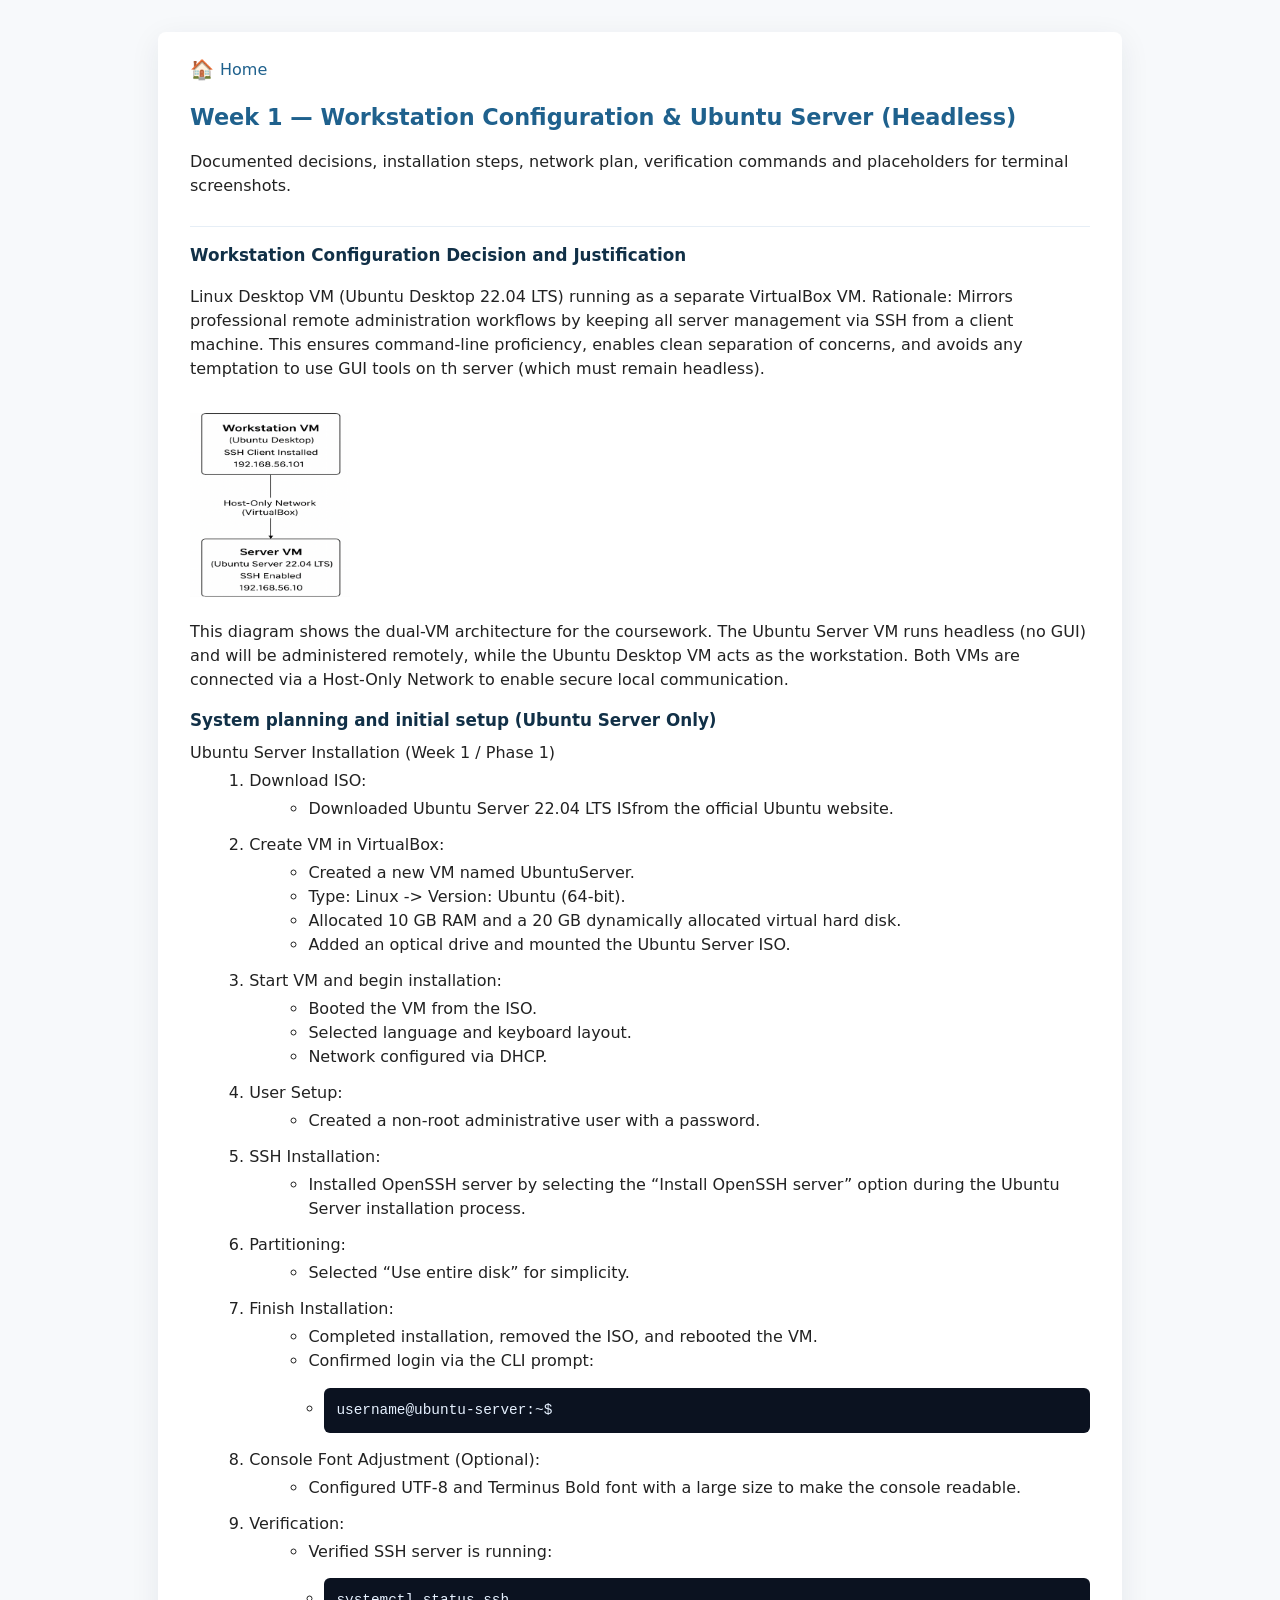
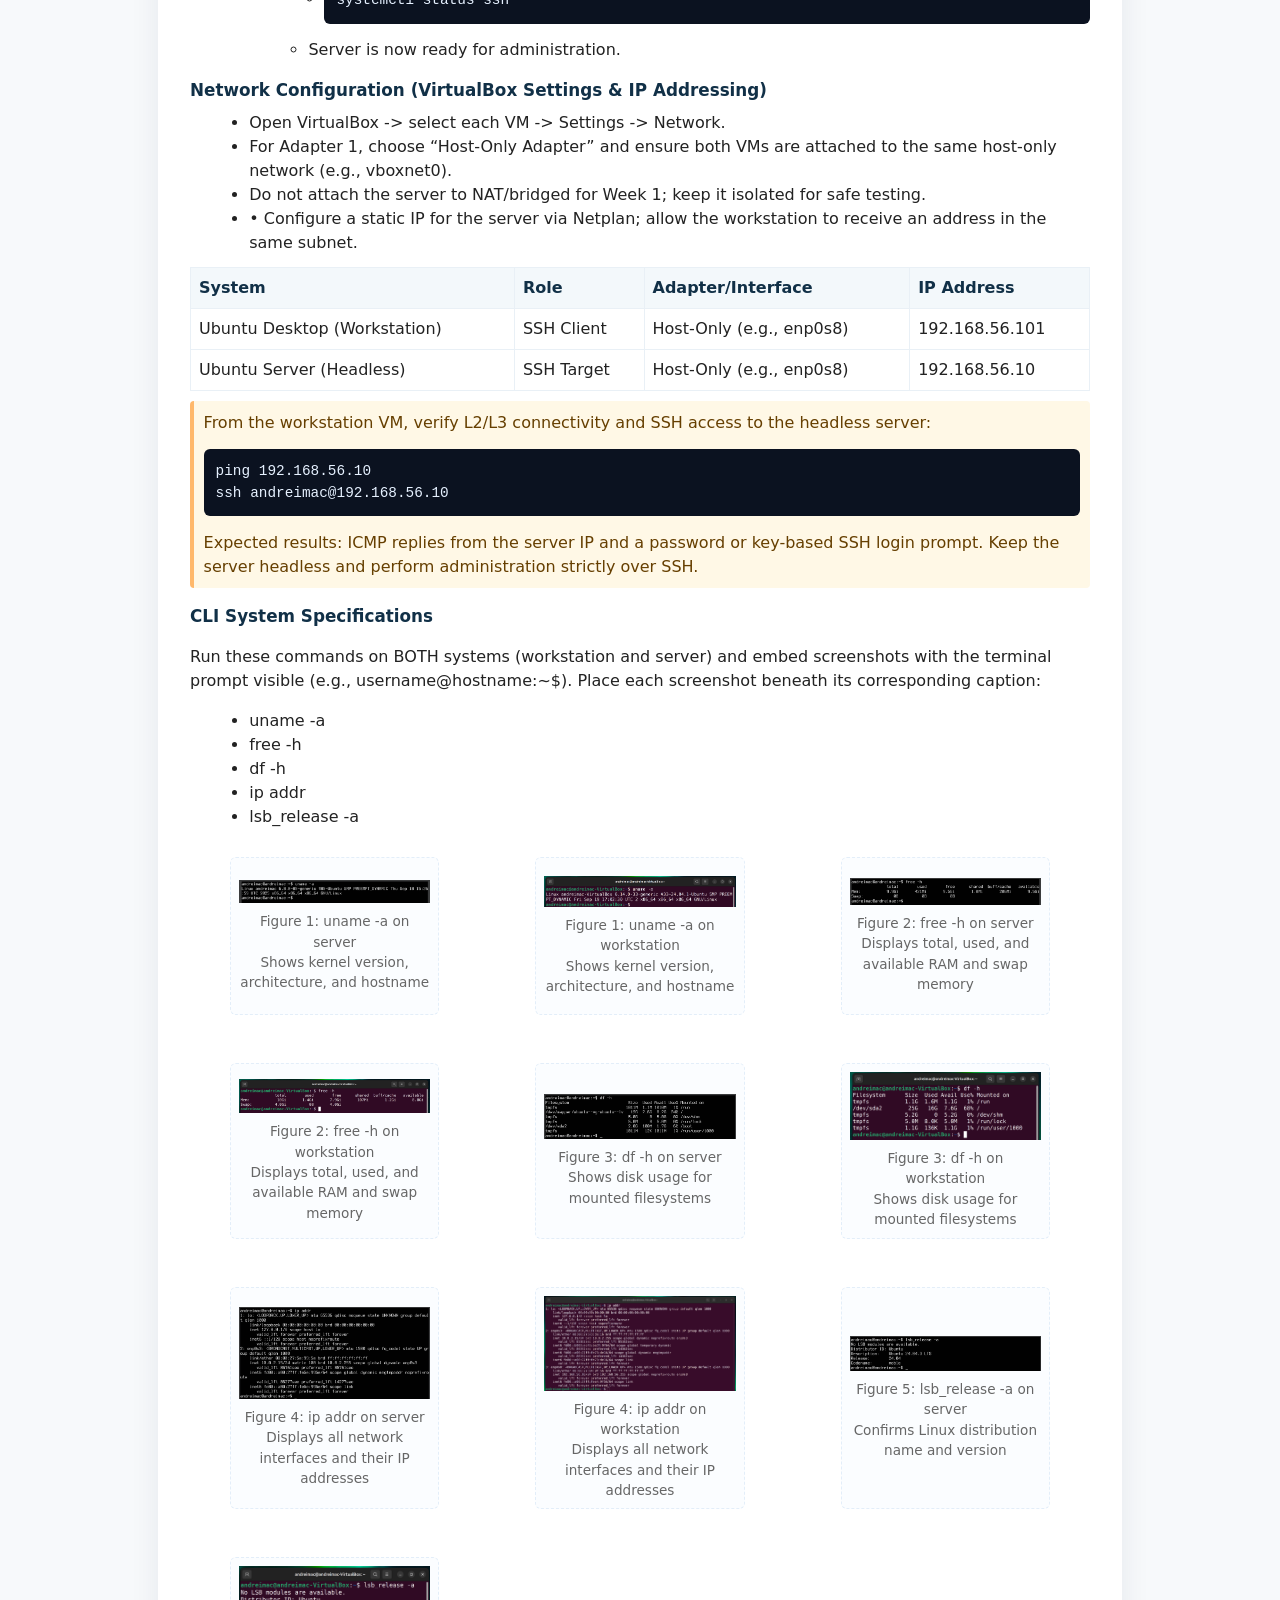
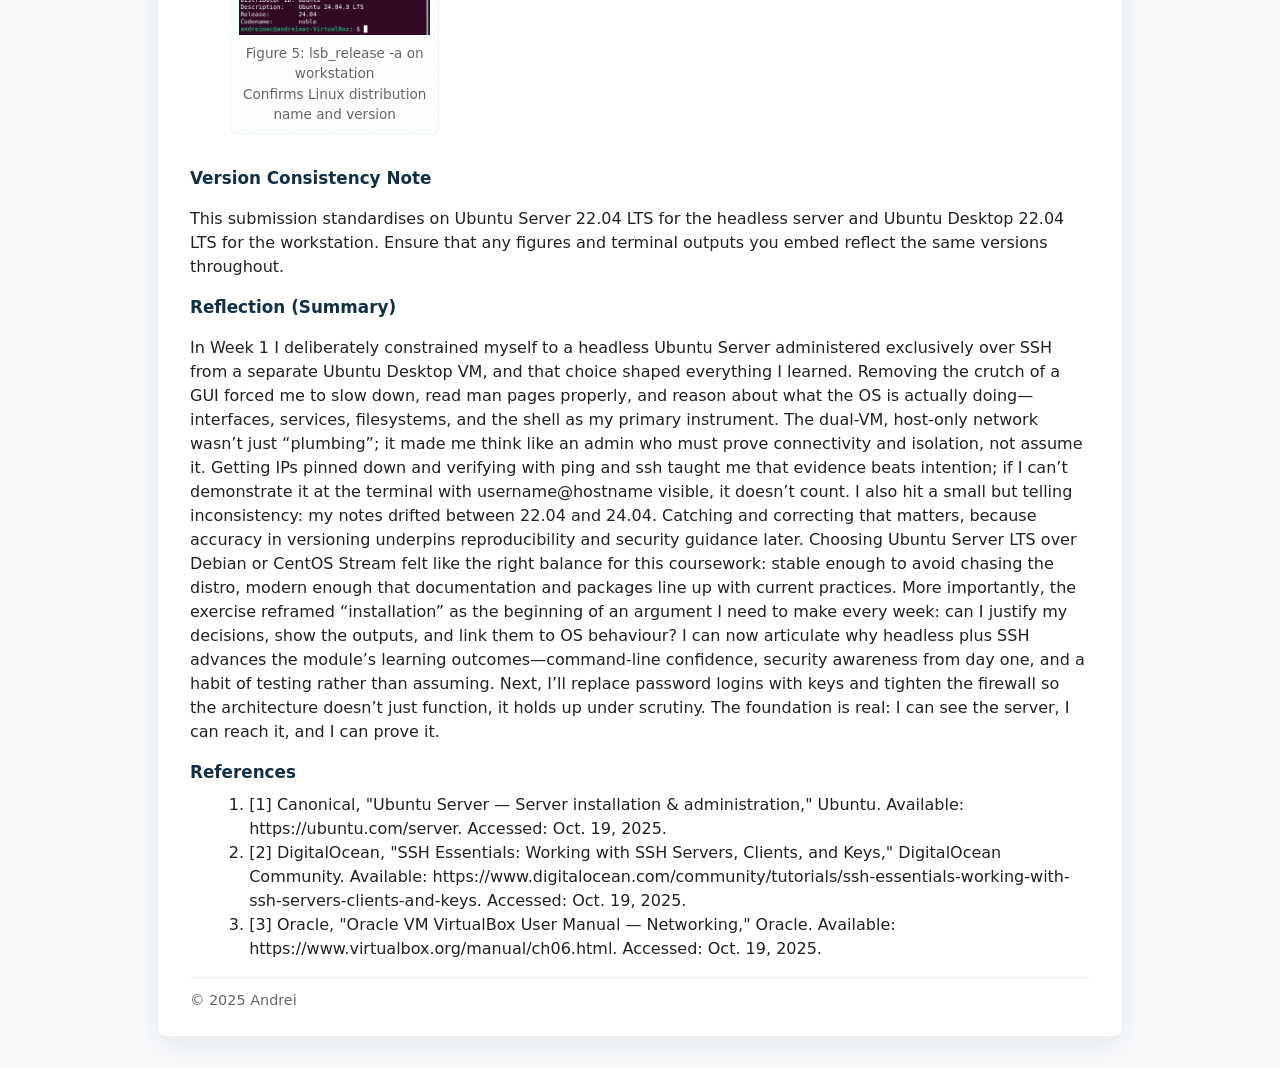
==== commit 8289b459: "Reduce max width and remove gallery modal styles Set --max-w CSS variable to 900px and removed galle" ====
--- a/week_1.html
+++ b/week_1.html
@@ -5,11 +5,9 @@
     <meta charset="utf-8">
     <meta name="viewport" content="width=device-width,initial-scale=1">
     <title>Week 1 — Workstation & Ubuntu Server Setup</title>
-    <style>
-        /* Styles generated using GitHub Copilot*/
-        /* Global Styles */
+<style>
         :root {
-            --max-w: 1280;
+            --max-w: 900px;
             --accent: #1f618d;
             --muted: #666;
         }
@@ -129,7 +127,8 @@
             border-top: 1px solid #e6eef6;
             padding-top: 0.75rem;
             color: var(--muted);
-            font-size: 0.9rem
+            font-size: 0.9rem;
+            margin-top: 1rem;
         }
 
         .note {
@@ -139,96 +138,8 @@
             border-radius: 4px;
             color: #663f00
         }
-
-        /* Gallery styles (keeps existing layout but adds modal) */
-        .fig-grid {
-            display: grid;
-            grid-template-columns: repeat(auto-fit, minmax(220px, 1fr));
-            gap: 1rem;
-            margin-top: 0.75rem
-        }
-
-        figure.gallery-item {
-            background: #fbfdff;
-            border: 1px dashed #e3eef9;
-            padding: 0.5rem;
-            border-radius: 6px;
-            min-height: 140px;
-            display: flex;
-            flex-direction: column;
-            align-items: center;
-            justify-content: center;
-            cursor: pointer;
-            outline: none
-        }
-
-        figure.gallery-item img {
-            max-width: 100%;
-            max-height: 96px;
-            object-fit: contain;
-            display: block
-        }
-
-        .fig-caption {
-            font-size: 0.85rem;
-            color: var(--muted);
-            margin-top: 0.5rem;
-            text-align: center
-        }
-
-        /* Modal (full-size view) */
-        .img-modal {
-            position: fixed;
-            inset: 0;
-            display: none;
-            align-items: center;
-            justify-content: center;
-            background: rgba(2, 6, 23, 0.6);
-            z-index: 1000;
-            padding: 2rem
-        }
-
-        .img-modal[data-open="true"] {
-            display: flex
-        }
-
-        .img-modal .modal-content {
-            max-width: 95%;
-            max-height: 95%;
-            background: transparent;
-            display: flex;
-            flex-direction: column;
-            align-items: center
-        }
-
-        .img-modal img {
-            max-width: 100%;
-            max-height: 82vh;
-            border-radius: 6px;
-            box-shadow: 0 10px 40px rgba(2, 6, 23, 0.6)
-        }
-
-        .img-modal .modal-caption {
-            margin-top: 0.6rem;
-            color: #fff;
-            text-align: center;
-            max-width: 95%;
-            overflow: auto
-        }
-
-        .img-modal .modal-close {
-            position: absolute;
-            top: 1rem;
-            right: 1rem;
-            background: rgba(255, 255, 255, 0.08);
-            border: 0;
-            color: #fff;
-            font-size: 1.25rem;
-            padding: 0.4rem 0.6rem;
-            border-radius: 6px;
-            cursor: pointer
-        }
     </style>
+       
 </head>
 
 <body>
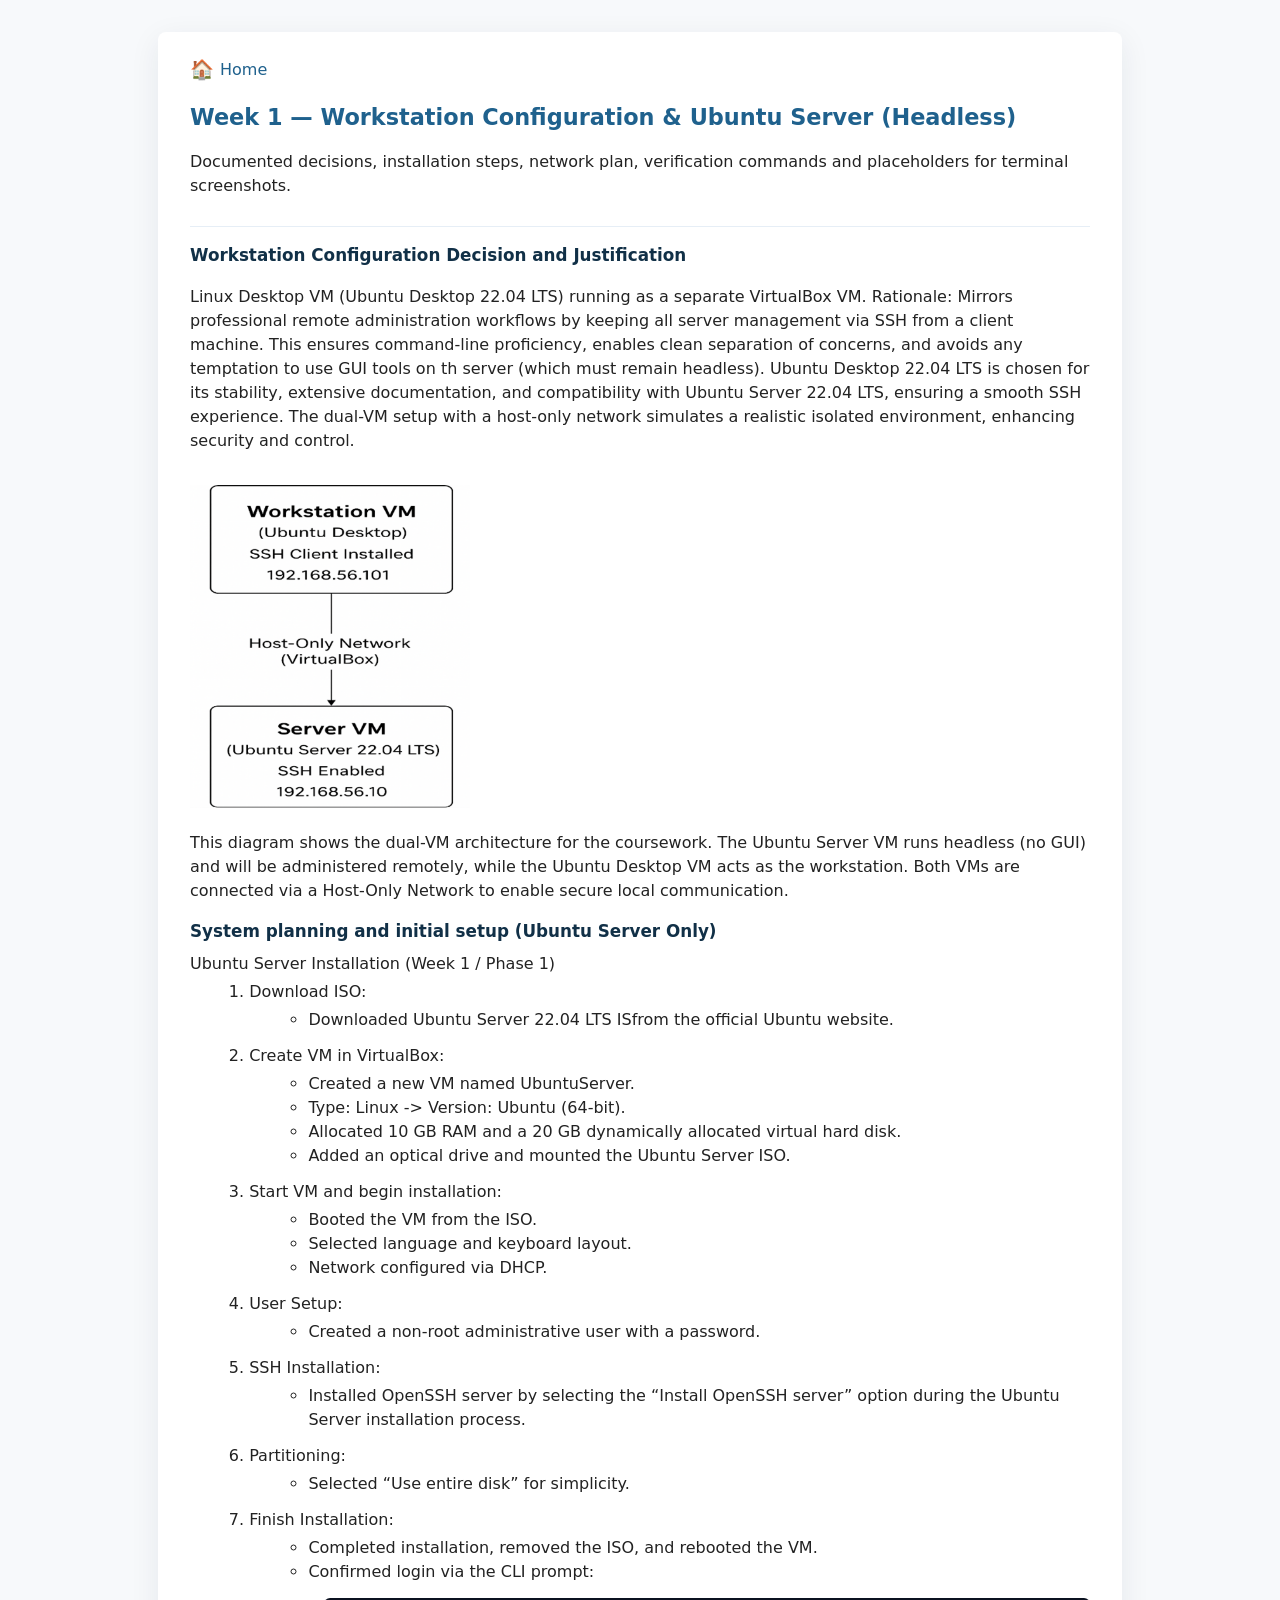
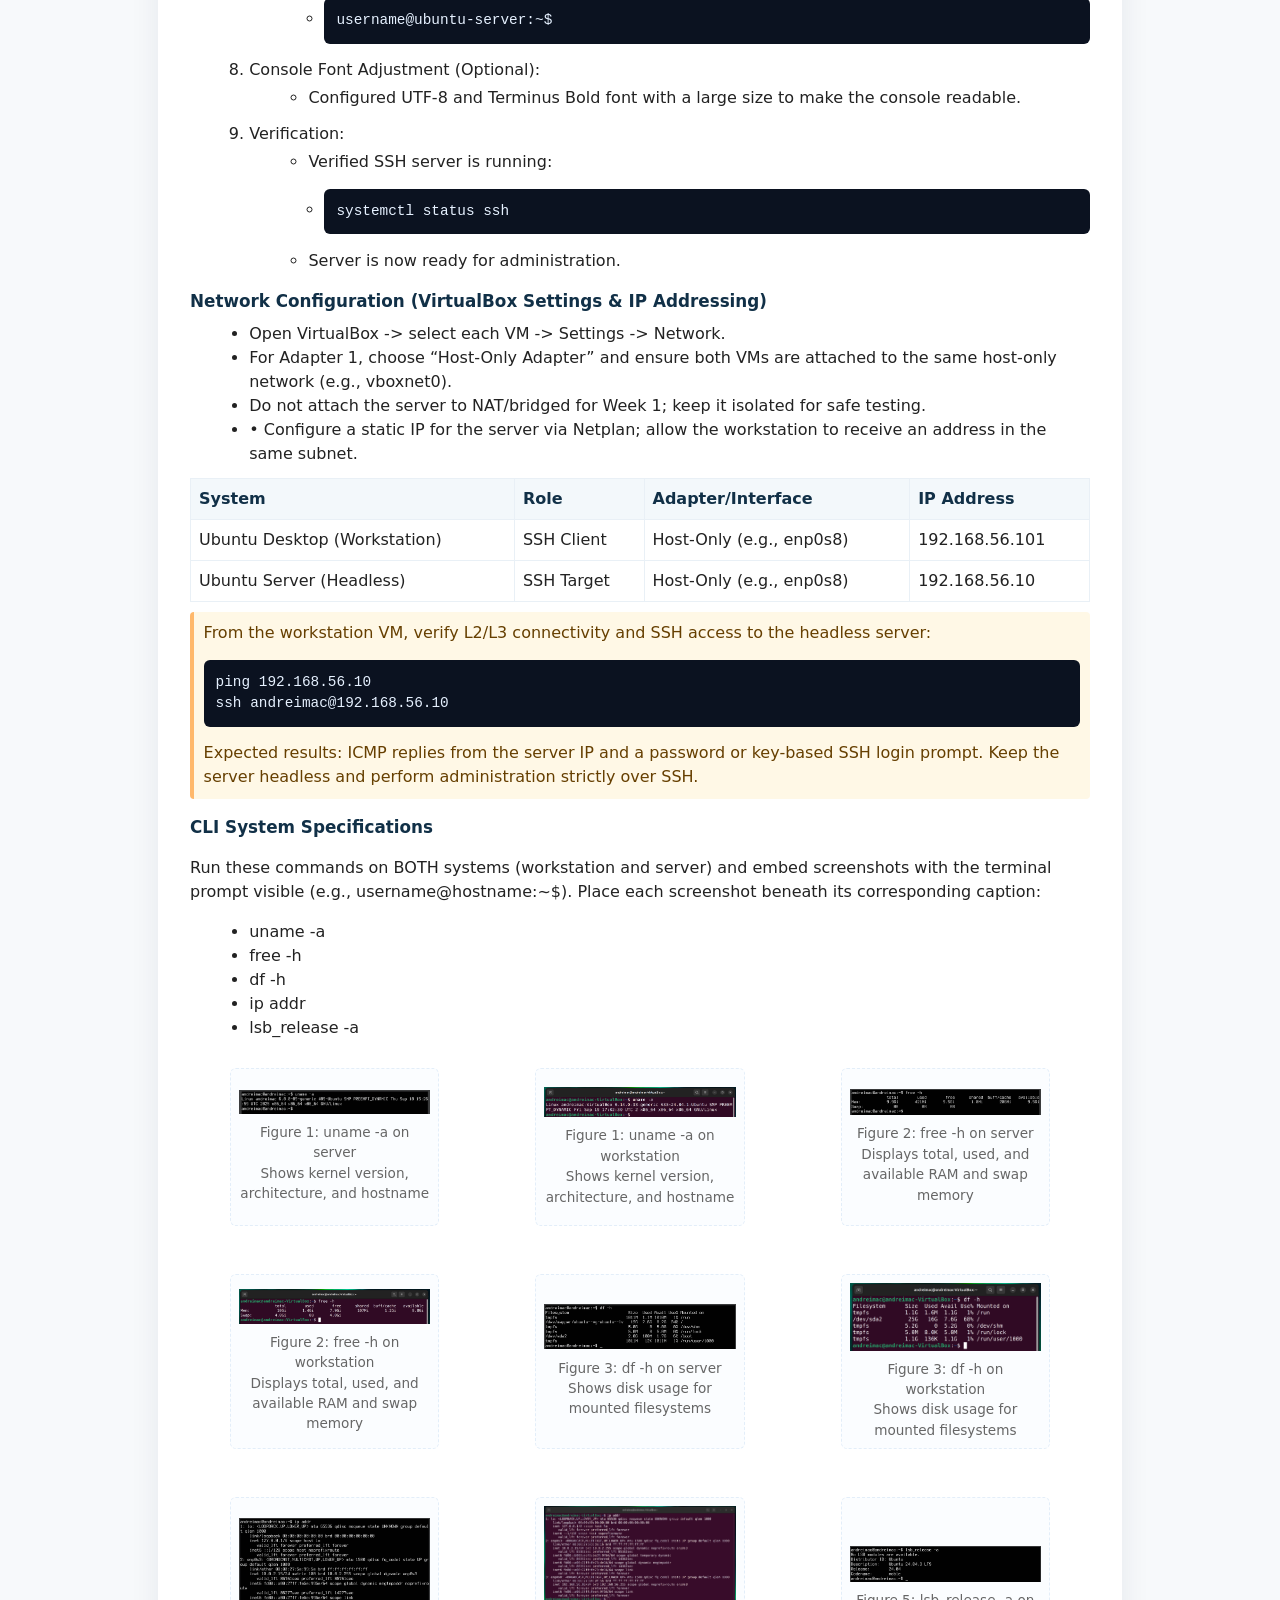
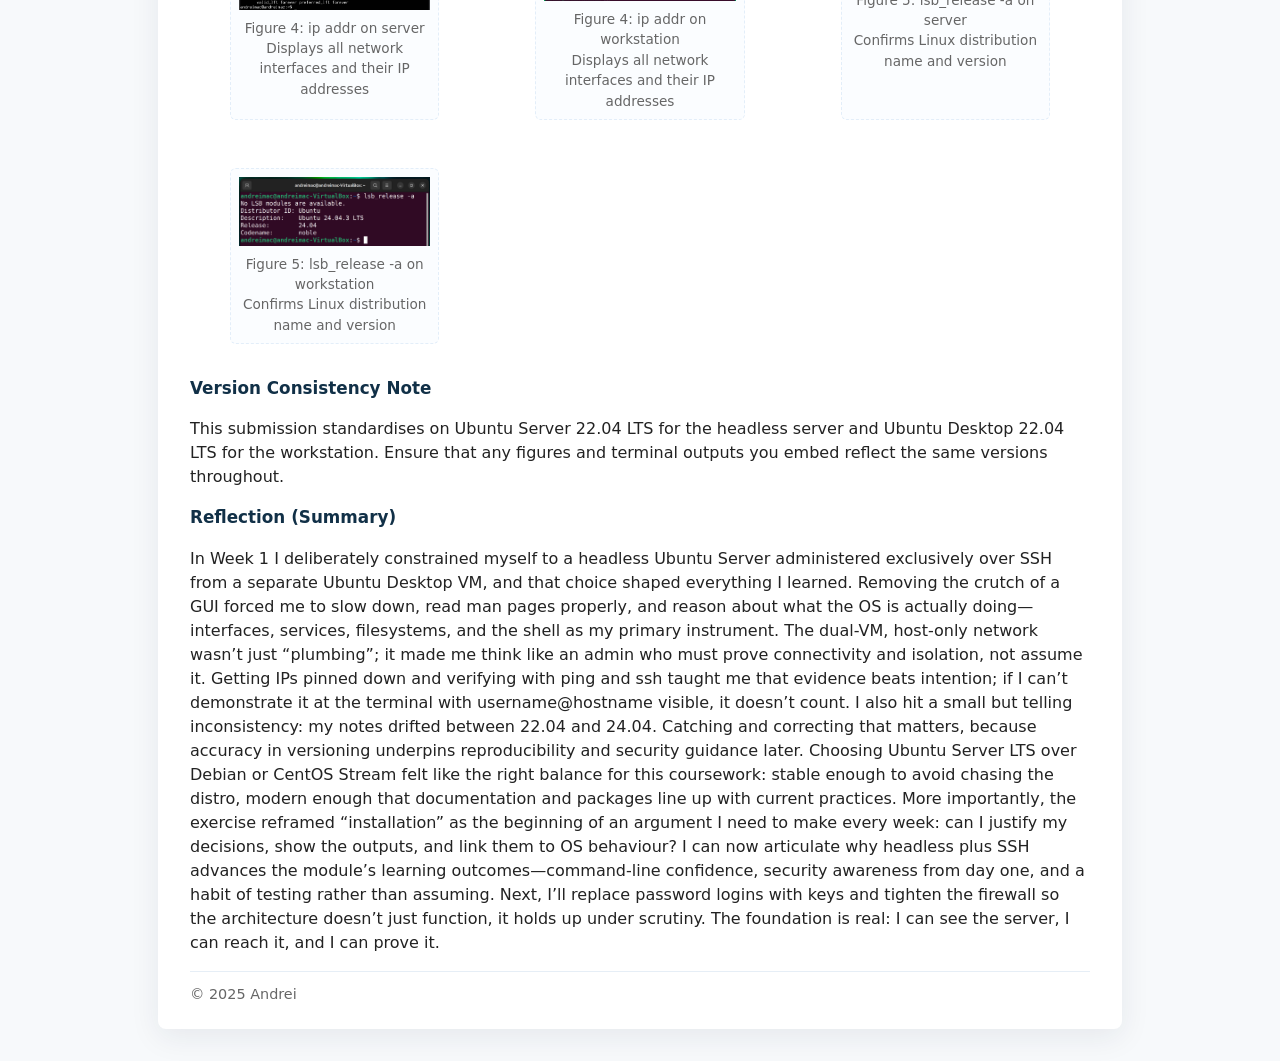
==== commit 03bd2dd2: "Update week 4 documentation and images for security tasks Replaced and updated screenshots in the im" ====
--- a/week_1.html
+++ b/week_1.html
@@ -163,8 +163,12 @@
                 Linux Desktop VM (Ubuntu Desktop 22.04 LTS) running as a separate VirtualBox VM. Rationale: Mirrors
                 professional remote administration workflows by keeping all server management via SSH from a client
                 machine. This ensures command-line proficiency, enables clean separation of concerns, and avoids any
-                temptation to use GUI tools on th server (which must remain headless).</p>
-            <img src="images/figure0-diagram.png" alt="Ubuntu Server Logo" style="margin-top:1rem;max-width:160px">
+                temptation to use GUI tools on th server (which must remain headless). Ubuntu Desktop 22.04 LTS is chosen for its
+                stability, extensive documentation, and compatibility with Ubuntu Server 22.04 LTS, ensuring a smooth
+                SSH experience. The dual-VM setup with a host-only network simulates a realistic isolated environment,
+                enhancing security and control.
+            </p>
+            <img src="images/figure0-diagram.png" alt="Ubuntu Server Logo" style="margin-top:1rem;max-width:280px">
             <p>
                 This diagram shows the dual-VM architecture for the coursework. The Ubuntu Server VM runs headless (no
                 GUI) and will be administered remotely, while the Ubuntu Desktop VM acts as the workstation. Both VMs
@@ -512,20 +516,6 @@
                 reach it, and I can prove it.</p>
         </section>
 
-        <section>
-            <h2>References</h2>
-            <ol>
-                <li>[1] Canonical, "Ubuntu Server — Server installation & administration," Ubuntu. Available:
-                    https://ubuntu.com/server. Accessed: Oct. 19, 2025.</li>
-                <li>[2] DigitalOcean, "SSH Essentials: Working with SSH Servers, Clients, and Keys," DigitalOcean
-                    Community. Available:
-                    https://www.digitalocean.com/community/tutorials/ssh-essentials-working-with-ssh-servers-clients-and-keys.
-                    Accessed: Oct. 19, 2025.</li>
-                <li>[3] Oracle, "Oracle VM VirtualBox User Manual — Networking," Oracle. Available:
-                    https://www.virtualbox.org/manual/ch06.html. Accessed: Oct. 19, 2025.</li>
-            </ol>
-        </section>
-
         <footer>
             <div>© 2025 Andrei</div>
         </footer>
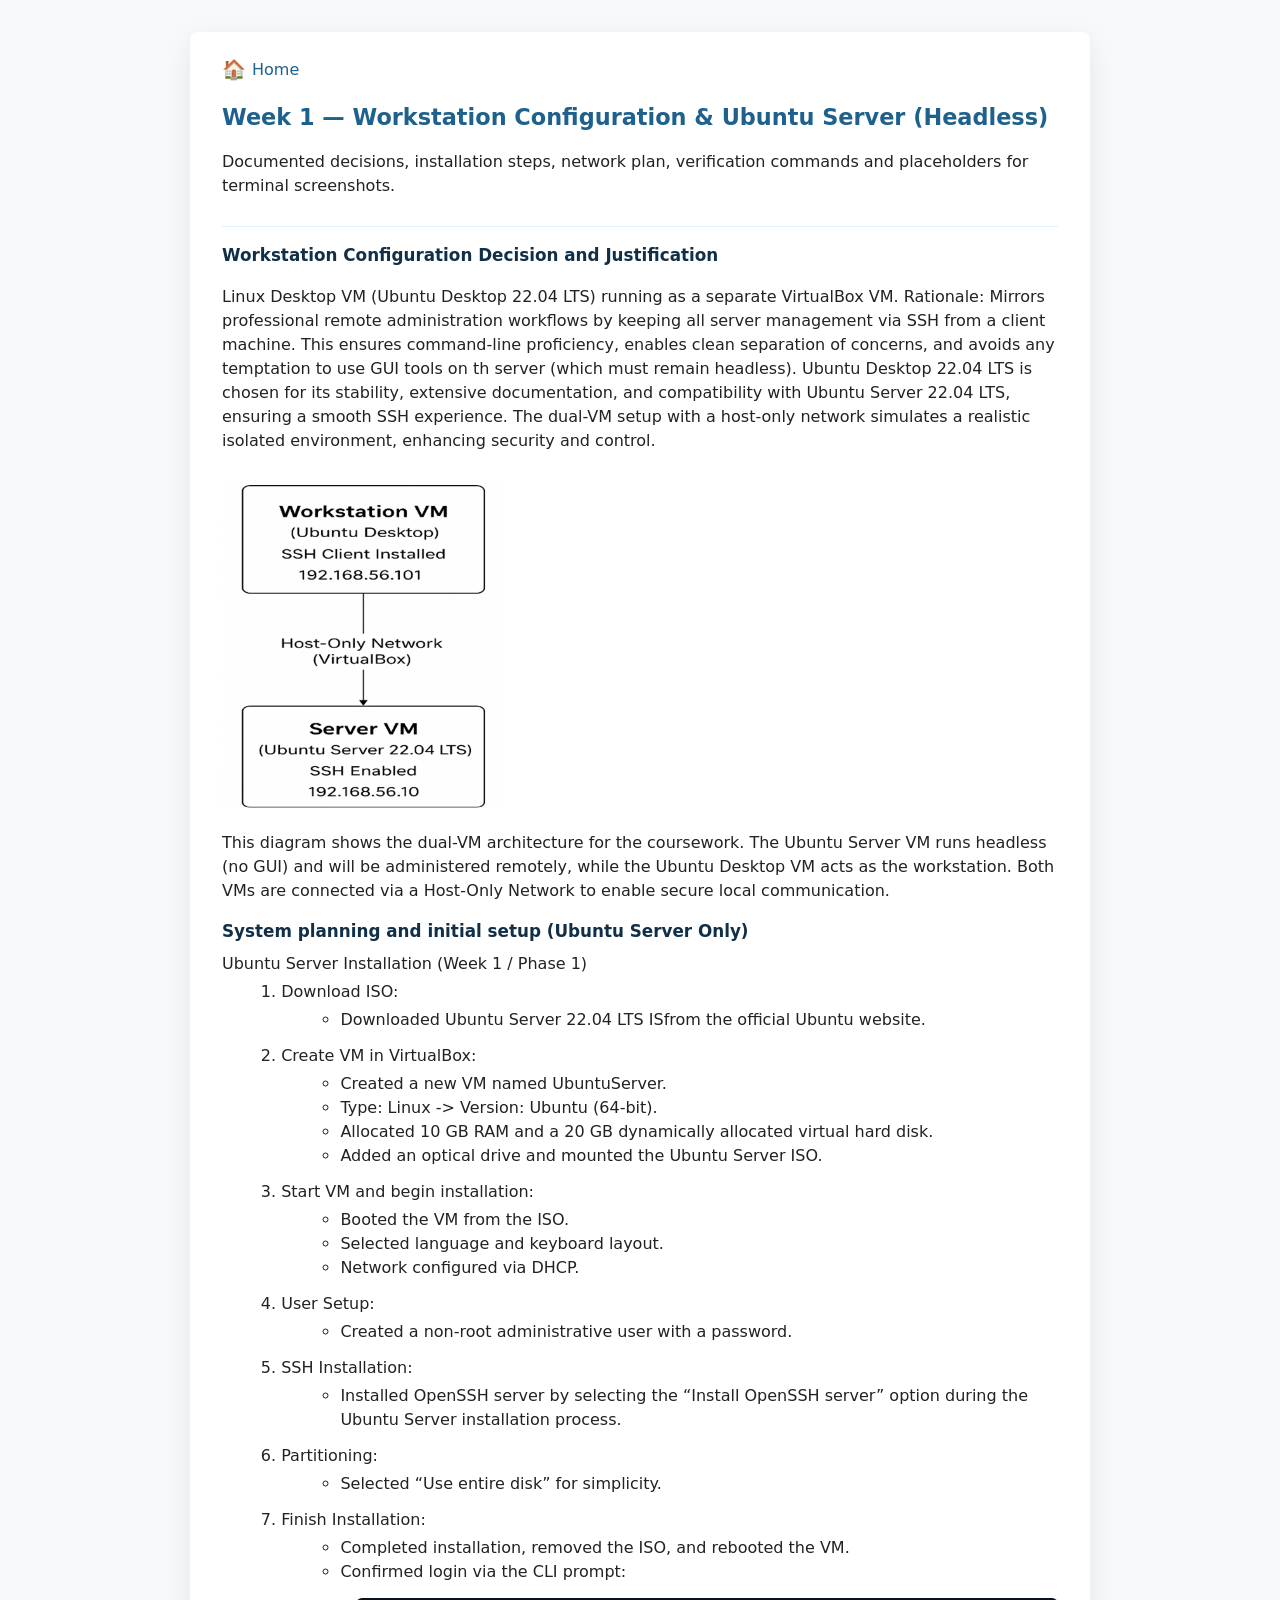
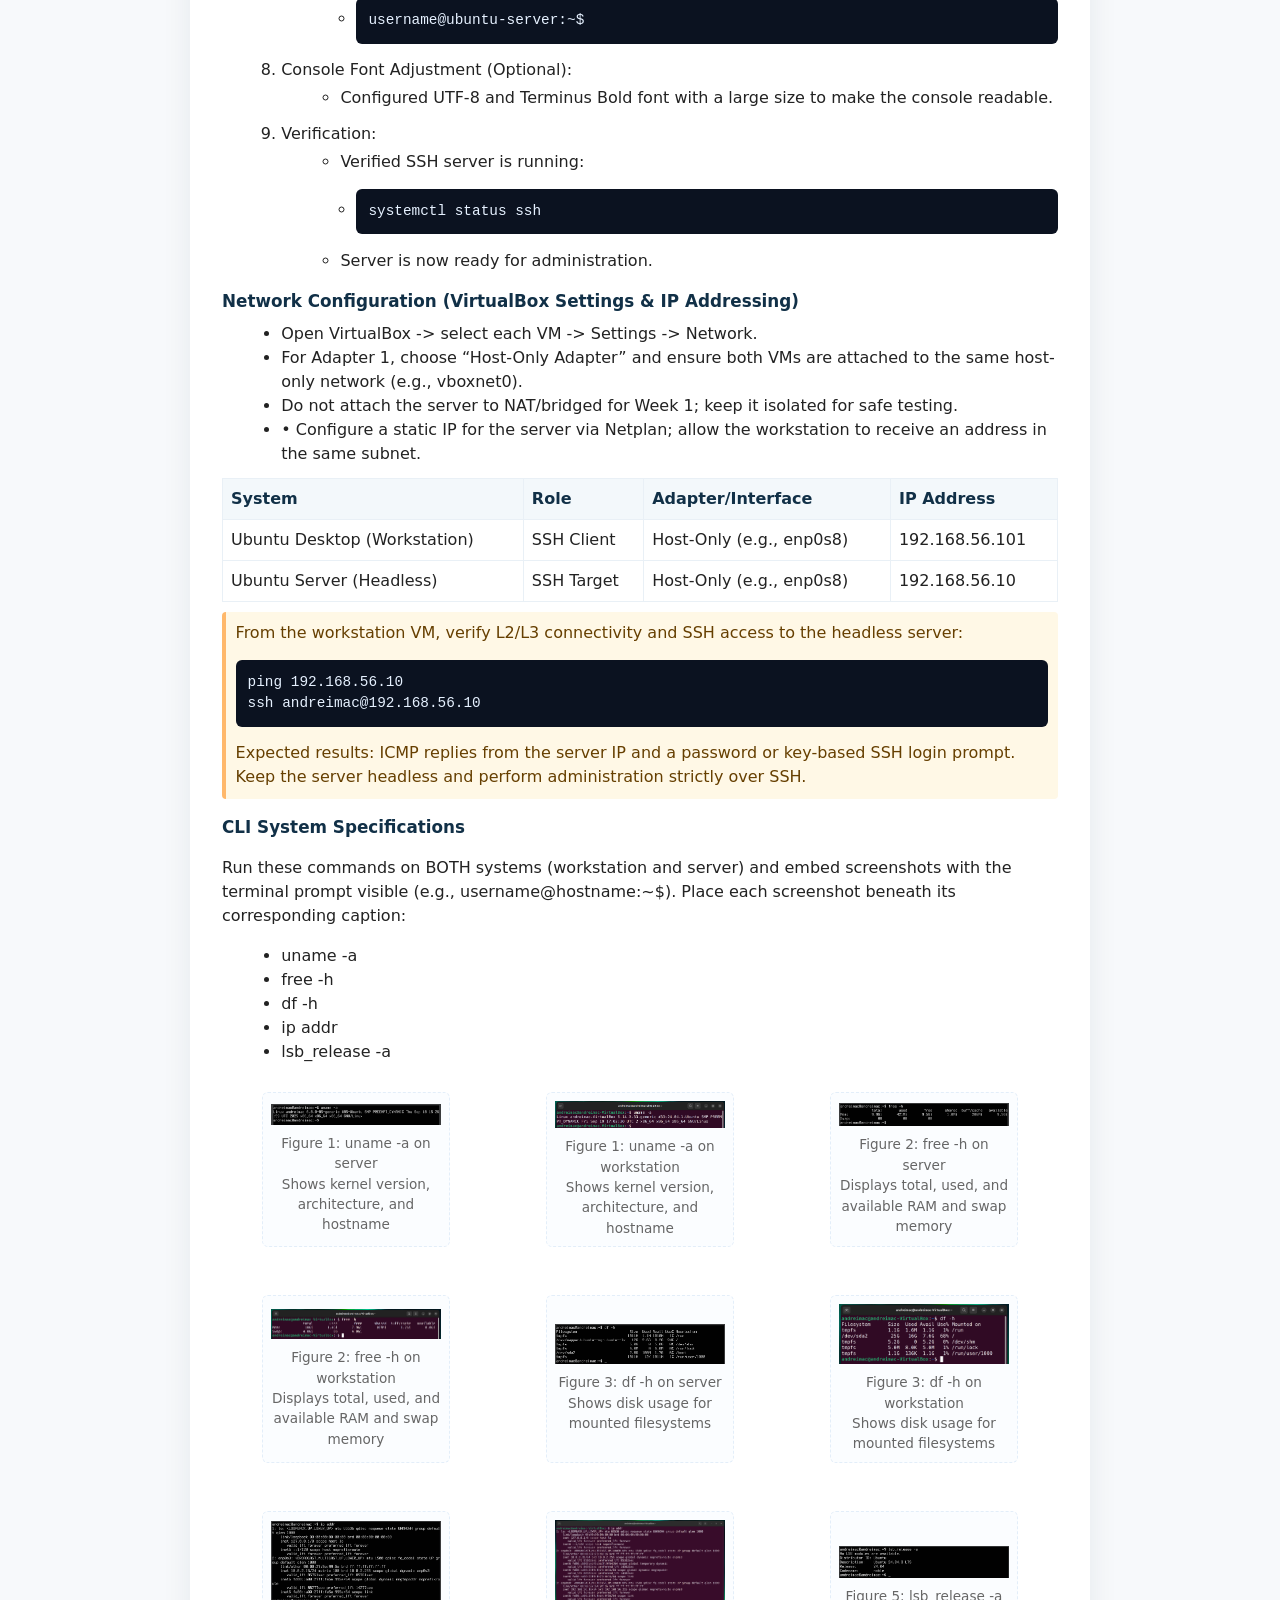
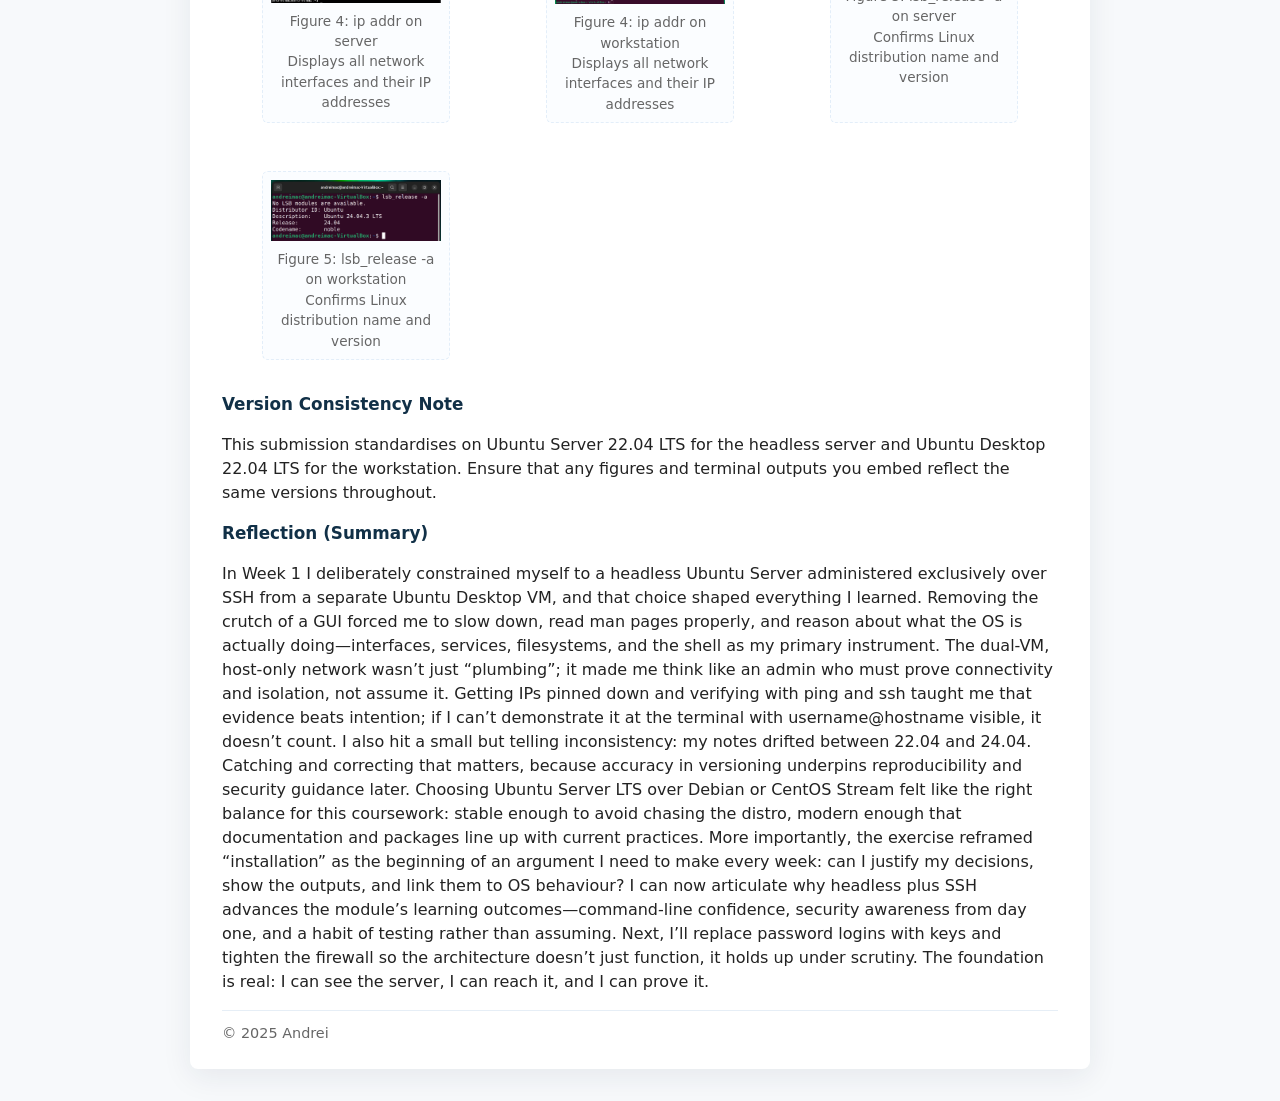
==== commit 4bffc9a3: "Refactor styles and scripts, update images for week 6 Extracted shared and home page CSS into separa" ====
--- a/week_1.html
+++ b/week_1.html
@@ -5,141 +5,7 @@
     <meta charset="utf-8">
     <meta name="viewport" content="width=device-width,initial-scale=1">
     <title>Week 1 — Workstation & Ubuntu Server Setup</title>
-<style>
-        :root {
-            --max-w: 900px;
-            --accent: #1f618d;
-            --muted: #666;
-        }
-
-        body {
-            font-family: system-ui, -apple-system, Segoe UI, Roboto, "Helvetica Neue", Arial;
-            line-height: 1.5;
-            color: #222;
-            margin: 0;
-            padding: 2rem;
-            background: #f7f9fb
-        }
-
-        .wrap {
-            max-width: var(--max-w);
-            margin: 0 auto;
-            background: #fff;
-            border-radius: 8px;
-            padding: 1.5rem 2rem;
-            box-shadow: 0 8px 30px rgba(22, 40, 60, 0.08)
-        }
-
-        header {
-            border-bottom: 1px solid #e6eef6;
-            padding-bottom: 0.75rem;
-            margin-bottom: 1rem
-        }
-
-        h1 {
-            margin: 0;
-            font-size: 1.4rem;
-            color: var(--accent)
-        }
-
-        p.lead {
-            margin: 0.5rem 0;
-            color: var(--muted)
-        }
-
-        section {
-            margin: 1rem 0
-        }
-
-        h2 {
-            font-size: 1.05rem;
-            margin: 0 0 0.5rem 0;
-            color: #113047
-        }
-
-        ul,
-        ol {
-            margin: 0.25rem 0 0.75rem 1.2rem
-        }
-
-        pre {
-            background: #0b1220;
-            color: #e6f1ff;
-            padding: 0.75rem;
-            border-radius: 6px;
-            overflow: auto;
-            font-size: 0.9rem
-        }
-
-        table {
-            width: 100%;
-            border-collapse: collapse;
-            margin: 0.5rem 0 0
-        }
-
-        th,
-        td {
-            border: 1px solid #e9f0f6;
-            padding: 0.5rem;
-            text-align: left;
-            background: #fff
-        }
-
-        th {
-            background: #f3f8fb;
-            color: #113047;
-            font-weight: 600
-        }
-
-        .fig-grid {
-            display: grid;
-            grid-template-columns: repeat(auto-fit, minmax(220px, 1fr));
-            gap: 1rem;
-            margin-top: 0.75rem
-        }
-
-        figure {
-            background: #fbfdff;
-            border: 1px dashed #e3eef9;
-            padding: 0.5rem;
-            border-radius: 6px;
-            min-height: 140px;
-            display: flex;
-            flex-direction: column;
-            align-items: center;
-            justify-content: center
-        }
-
-        figure img {
-            max-width: 100%;
-            max-height: 96px;
-            object-fit: contain;
-            display: block
-        }
-
-        figcaption {
-            font-size: 0.85rem;
-            color: var(--muted);
-            margin-top: 0.5rem
-        }
-
-        footer {
-            border-top: 1px solid #e6eef6;
-            padding-top: 0.75rem;
-            color: var(--muted);
-            font-size: 0.9rem;
-            margin-top: 1rem;
-        }
-
-        .note {
-            background: #fff8e6;
-            border-left: 4px solid #ffb86b;
-            padding: 0.6rem;
-            border-radius: 4px;
-            color: #663f00
-        }
-    </style>
-       
+    <link rel="stylesheet" href="css/pagesStyle.css">
 </head>
 
 <body>
@@ -163,7 +29,8 @@
                 Linux Desktop VM (Ubuntu Desktop 22.04 LTS) running as a separate VirtualBox VM. Rationale: Mirrors
                 professional remote administration workflows by keeping all server management via SSH from a client
                 machine. This ensures command-line proficiency, enables clean separation of concerns, and avoids any
-                temptation to use GUI tools on th server (which must remain headless). Ubuntu Desktop 22.04 LTS is chosen for its
+                temptation to use GUI tools on th server (which must remain headless). Ubuntu Desktop 22.04 LTS is
+                chosen for its
                 stability, extensive documentation, and compatibility with Ubuntu Server 22.04 LTS, ensuring a smooth
                 SSH experience. The dual-VM setup with a host-only network simulates a realistic isolated environment,
                 enhancing security and control.
@@ -407,66 +274,76 @@
                 <figure class="gallery-item" tabindex="0" data-full="images/week1-figure1-uname-server.png"
                     aria-label="Open Figure 1: uname -a">
                     <img src="images/week1-figure1-uname-server.png" alt="Figure 1: uname -a">
-                    <figcaption class="fig-caption">Figure 1: uname -a on server<br> Shows kernel version, architecture, and
+                    <figcaption class="fig-caption">Figure 1: uname -a on server<br> Shows kernel version, architecture,
+                        and
                         hostname</figcaption>
                 </figure>
                 <figure class="gallery-item" tabindex="0" data-full="images/week1-figure1-uname-workstation.png"
                     aria-label="Open Figure 1: uname -a">
                     <img src="images/week1-figure1-uname-workstation.png" alt="Figure 1: uname -a">
-                    <figcaption class="fig-caption">Figure 1: uname -a on workstation<br> Shows kernel version, architecture, and
+                    <figcaption class="fig-caption">Figure 1: uname -a on workstation<br> Shows kernel version,
+                        architecture, and
                         hostname</figcaption>
                 </figure>
 
                 <figure class="gallery-item" tabindex="0" data-full="images/week1-figure2-free-server.png"
                     aria-label="Open Figure 2: free -h">
                     <img src="images/week1-figure2-free-server.png" alt="Figure 2: free -h">
-                    <figcaption class="fig-caption">Figure 2: free -h  on server<br> Displays total, used, and available RAM and
+                    <figcaption class="fig-caption">Figure 2: free -h on server<br> Displays total, used, and available
+                        RAM and
                         swap memory</figcaption>
                 </figure>
                 <figure class="gallery-item" tabindex="0" data-full="images/week1-figure2-free-workstation.png"
                     aria-label="Open Figure 2: free -h">
                     <img src="images/week1-figure2-free-workstation.png" alt="Figure 2: free -h">
-                    <figcaption class="fig-caption">Figure 2: free -h  on workstation<br> Displays total, used, and available RAM and
+                    <figcaption class="fig-caption">Figure 2: free -h on workstation<br> Displays total, used, and
+                        available RAM and
                         swap memory</figcaption>
                 </figure>
 
                 <figure class="gallery-item" tabindex="0" data-full="images/week1figure3-df-server.png"
                     aria-label="Open Figure 3: df -h">
                     <img src="images/week1figure3-df-server.png" alt="Figure 3: df -h">
-                    <figcaption class="fig-caption">Figure 3: df -h on server<br> Shows disk usage for mounted filesystems
+                    <figcaption class="fig-caption">Figure 3: df -h on server<br> Shows disk usage for mounted
+                        filesystems
                     </figcaption>
                 </figure>
                 <figure class="gallery-item" tabindex="0" data-full="images/week1figure3-df-wrokstation.png"
                     aria-label="Open Figure 3: df -h">
                     <img src="images/week1figure3-df-wrokstation.png" alt="Figure 3: df -h">
-                    <figcaption class="fig-caption">Figure 3: df -h on workstation<br> Shows disk usage for mounted filesystems
+                    <figcaption class="fig-caption">Figure 3: df -h on workstation<br> Shows disk usage for mounted
+                        filesystems
                     </figcaption>
                 </figure>
 
                 <figure class="gallery-item" tabindex="0" data-full="images/week1-figure4-ipaddr-server.png"
                     aria-label="Open Figure 4: ip addr">
                     <img src="images/week1-figure4-ipaddr-server.png" alt="Figure 4: ip addr">
-                    <figcaption class="fig-caption">Figure 4: ip addr on server<br> Displays all network interfaces and their IP
+                    <figcaption class="fig-caption">Figure 4: ip addr on server<br> Displays all network interfaces and
+                        their IP
                         addresses</figcaption>
                 </figure>
                 <figure class="gallery-item" tabindex="0" data-full="images/week1-figure4-ipaddr-workstation.png"
                     aria-label="Open Figure 4: ip addr">
                     <img src="images/week1-figure4-ipaddr-workstation.png" alt="Figure 4: ip addr">
-                    <figcaption class="fig-caption">Figure 4: ip addr on workstation<br> Displays all network interfaces and their IP
+                    <figcaption class="fig-caption">Figure 4: ip addr on workstation<br> Displays all network interfaces
+                        and their IP
                         addresses</figcaption>
                 </figure>
 
                 <figure class="gallery-item" tabindex="0" data-full="images/week1-figure5-lsb-server.png"
                     aria-label="Open Figure 5: lsb_release -a">
                     <img src="images/week1-figure5-lsb-server.png" alt="Figure 5: lsb_release -a">
-                    <figcaption class="fig-caption">Figure 5: lsb_release -a on server<br> Confirms Linux distribution name and
+                    <figcaption class="fig-caption">Figure 5: lsb_release -a on server<br> Confirms Linux distribution
+                        name and
                         version</figcaption>
                 </figure>
-                
+
                 <figure class="gallery-item" tabindex="0" data-full="images/week1-figure5-lsb-workstation.png"
                     aria-label="Open Figure 5: lsb_release -a">
                     <img src="images/week1-figure5-lsb-workstation.png" alt="Figure 5: lsb_release -a">
-                    <figcaption class="fig-caption">Figure 5: lsb_release -a on workstation<br> Confirms Linux distribution name and
+                    <figcaption class="fig-caption">Figure 5: lsb_release -a on workstation<br> Confirms Linux
+                        distribution name and
                         version</figcaption>
                 </figure>
             </div>
@@ -524,58 +401,4 @@
 
 </html>
 
-<!-- Script generated using GitHub Copilot -->
-<script>
-    (function () {
-        const gallery = document.getElementById('gallery');
-        const modal = document.getElementById('imgModal');
-        const modalImg = document.getElementById('modalImg');
-        const modalCaption = document.getElementById('modalCaption');
-        const closeBtn = modal.querySelector('.modal-close');
-
-        function openModal(fig) {
-            const full = fig.getAttribute('data-full') || fig.querySelector('img').src;
-            modalImg.src = full;
-            modalImg.alt = fig.querySelector('img').alt || '';
-            modalCaption.innerHTML = fig.querySelector('.fig-caption')?.innerHTML || '';
-            modal.setAttribute('data-open', 'true');
-            modal.setAttribute('aria-hidden', 'false');
-            document.body.style.overflow = 'hidden';
-            closeBtn.focus();
-        }
-
-        function closeModal() {
-            modal.setAttribute('data-open', 'false');
-            modal.setAttribute('aria-hidden', 'true');
-            modalImg.src = '';
-            document.body.style.overflow = '';
-        }
-
-        // Open on click
-        gallery.addEventListener('click', e => {
-            const fig = e.target.closest('figure.gallery-item');
-            if (!fig) return;
-            openModal(fig);
-        });
-
-        // Keyboard: open on Enter/Space when figure focused
-        gallery.addEventListener('keydown', e => {
-            if (e.key === 'Enter' || e.key === ' ') {
-                const fig = document.activeElement.closest('figure.gallery-item');
-                if (fig) { e.preventDefault(); openModal(fig); }
-            }
-        });
-
-        closeBtn.addEventListener('click', closeModal);
-
-        // Click backdrop to close
-        modal.addEventListener('click', e => {
-            if (e.target === modal) closeModal();
-        });
-
-        // ESC to close
-        document.addEventListener('keydown', e => {
-            if (e.key === 'Escape' && modal.getAttribute('data-open') === 'true') closeModal();
-        });
-    })();
-</script>+<script src="js/shared.js"></script>
--- a/css/pagesStyle.css
+++ b/css/pagesStyle.css
@@ -0,0 +1,234 @@
+/* ========== Shared site stylesheet (use across all pages) ========== */
+
+:root{
+  --max-w: 900px;          /* change to 1200px if you want wider pages everywhere */
+  --accent: #1f618d;
+  --muted: #666;
+  --bg: #f7f9fb;
+  --panel: #fff;
+  --border: #e6eef6;
+  --border-soft: #e9f0f6;
+}
+
+/* Base layout */
+*{ box-sizing: border-box; }
+
+body{
+  font-family: system-ui, -apple-system, Segoe UI, Roboto, "Helvetica Neue", Arial;
+  line-height: 1.5;
+  color: #222;
+  margin: 0;
+  padding: 2rem;
+  background: var(--bg);
+}
+
+.wrap{
+  max-width: var(--max-w);
+  margin: 0 auto;
+  background: var(--panel);
+  border-radius: 8px;
+  padding: 1.5rem 2rem;
+  box-shadow: 0 8px 30px rgba(22, 40, 60, 0.08);
+}
+
+/* Nav */
+nav{ margin-bottom: 1rem; }
+nav a{
+  color: var(--accent);
+  text-decoration: none;
+  font-weight: 500;
+  display: inline-flex;
+  align-items: center;
+}
+nav a:hover{ text-decoration: underline; }
+nav a span{ font-size: 1.2em; margin-right: 6px; }
+
+/* Header / typography */
+header{
+  border-bottom: 1px solid var(--border);
+  padding-bottom: 0.75rem;
+  margin-bottom: 1rem;
+}
+
+h1{
+  margin: 0;
+  font-size: 1.4rem;
+  color: var(--accent);
+}
+
+p.lead{
+  margin: 0.5rem 0;
+  color: var(--muted);
+}
+
+section{ margin: 1rem 0; }
+
+h2{
+  font-size: 1.05rem;
+  margin: 0 0 0.5rem 0;
+  color: #113047;
+}
+
+h3{
+  font-size: 0.98rem;
+  margin: 0.5rem 0 0.35rem;
+  color: #153955;
+}
+
+ul, ol{ margin: 0.25rem 0 0.75rem 1.2rem; }
+
+/* Code blocks */
+pre{
+  background: #0b1220;
+  color: #e6f1ff;
+  padding: 0.75rem;
+  border-radius: 6px;
+  overflow: auto;
+  font-size: 0.9rem;
+}
+
+code{
+  font-family: Consolas, Menlo, Monaco, "Courier New", monospace;
+  font-size: 0.95em;
+}
+
+/* Tables */
+table{
+  width: 100%;
+  border-collapse: collapse;
+  margin: 0.5rem 0 0;
+}
+
+th, td{
+  border: 1px solid var(--border-soft);
+  padding: 0.5rem;
+  text-align: left;
+  background: #fff;
+}
+
+th{
+  background: #f3f8fb;
+  color: #113047;
+  font-weight: 600;
+}
+
+/* Notes/callouts */
+.note{
+  background: #fff8e6;
+  border-left: 4px solid #ffb86b;
+  padding: 0.6rem;
+  border-radius: 4px;
+  color: #663f00;
+}
+
+/* Figures / gallery grid */
+.fig-grid{
+  display: grid;
+  grid-template-columns: repeat(auto-fit, minmax(220px, 1fr));
+  gap: 1rem;
+  margin-top: 0.75rem;
+}
+
+/* Default figure styling (for any <figure>) */
+figure{
+  background: #fbfdff;
+  border: 1px dashed #e3eef9;
+  padding: 0.5rem;
+  border-radius: 6px;
+  min-height: 140px;
+  display: flex;
+  flex-direction: column;
+  align-items: center;
+  justify-content: center;
+}
+
+/* Your clickable gallery figures */
+figure.gallery-item{
+  cursor: pointer;
+  outline: none;
+}
+
+figure.gallery-item:focus{
+  outline: 2px solid rgba(31, 97, 141, 0.35);
+  outline-offset: 2px;
+}
+
+figure img{
+  max-width: 100%;
+  max-height: 96px;
+  object-fit: contain;
+  display: block;
+}
+
+/* Captions (supports both your patterns) */
+.fig-caption,
+figcaption{
+  font-size: 0.85rem;
+  color: var(--muted);
+  margin-top: 0.5rem;
+  text-align: center;
+}
+
+/* Footer */
+footer{
+  border-top: 1px solid var(--border);
+  padding-top: 0.75rem;
+  color: var(--muted);
+  font-size: 0.9rem;
+  margin-top: 1rem;
+}
+
+/* ========== Image modal (matches your current Week 6 markup) ========== */
+.img-modal{
+  position: fixed;
+  inset: 0;
+  display: none;
+  align-items: center;
+  justify-content: center;
+  background: rgba(2, 6, 23, 0.6);
+  z-index: 1000;
+  padding: 2rem;
+}
+
+.img-modal[data-open="true"]{ display: flex; }
+
+.img-modal .modal-content{
+  max-width: 95%;
+  max-height: 95%;
+  background: transparent;
+  display: flex;
+  flex-direction: column;
+  align-items: center;
+}
+
+.img-modal img{
+  max-width: 100%;
+  max-height: 82vh;
+  border-radius: 6px;
+  box-shadow: 0 10px 40px rgba(2, 6, 23, 0.6);
+}
+
+.img-modal .modal-caption{
+  margin-top: 0.6rem;
+  color: #fff;
+  text-align: center;
+  max-width: 95%;
+  overflow: auto;
+}
+
+.img-modal .modal-close{
+  position: absolute;
+  top: 1rem;
+  right: 1rem;
+  background: rgba(255, 255, 255, 0.08);
+  border: 0;
+  color: #fff;
+  font-size: 1.25rem;
+  padding: 0.4rem 0.6rem;
+  border-radius: 6px;
+  cursor: pointer;
+}
+
+.img-modal .modal-close:hover{
+  background: rgba(255, 255, 255, 0.14);
+}
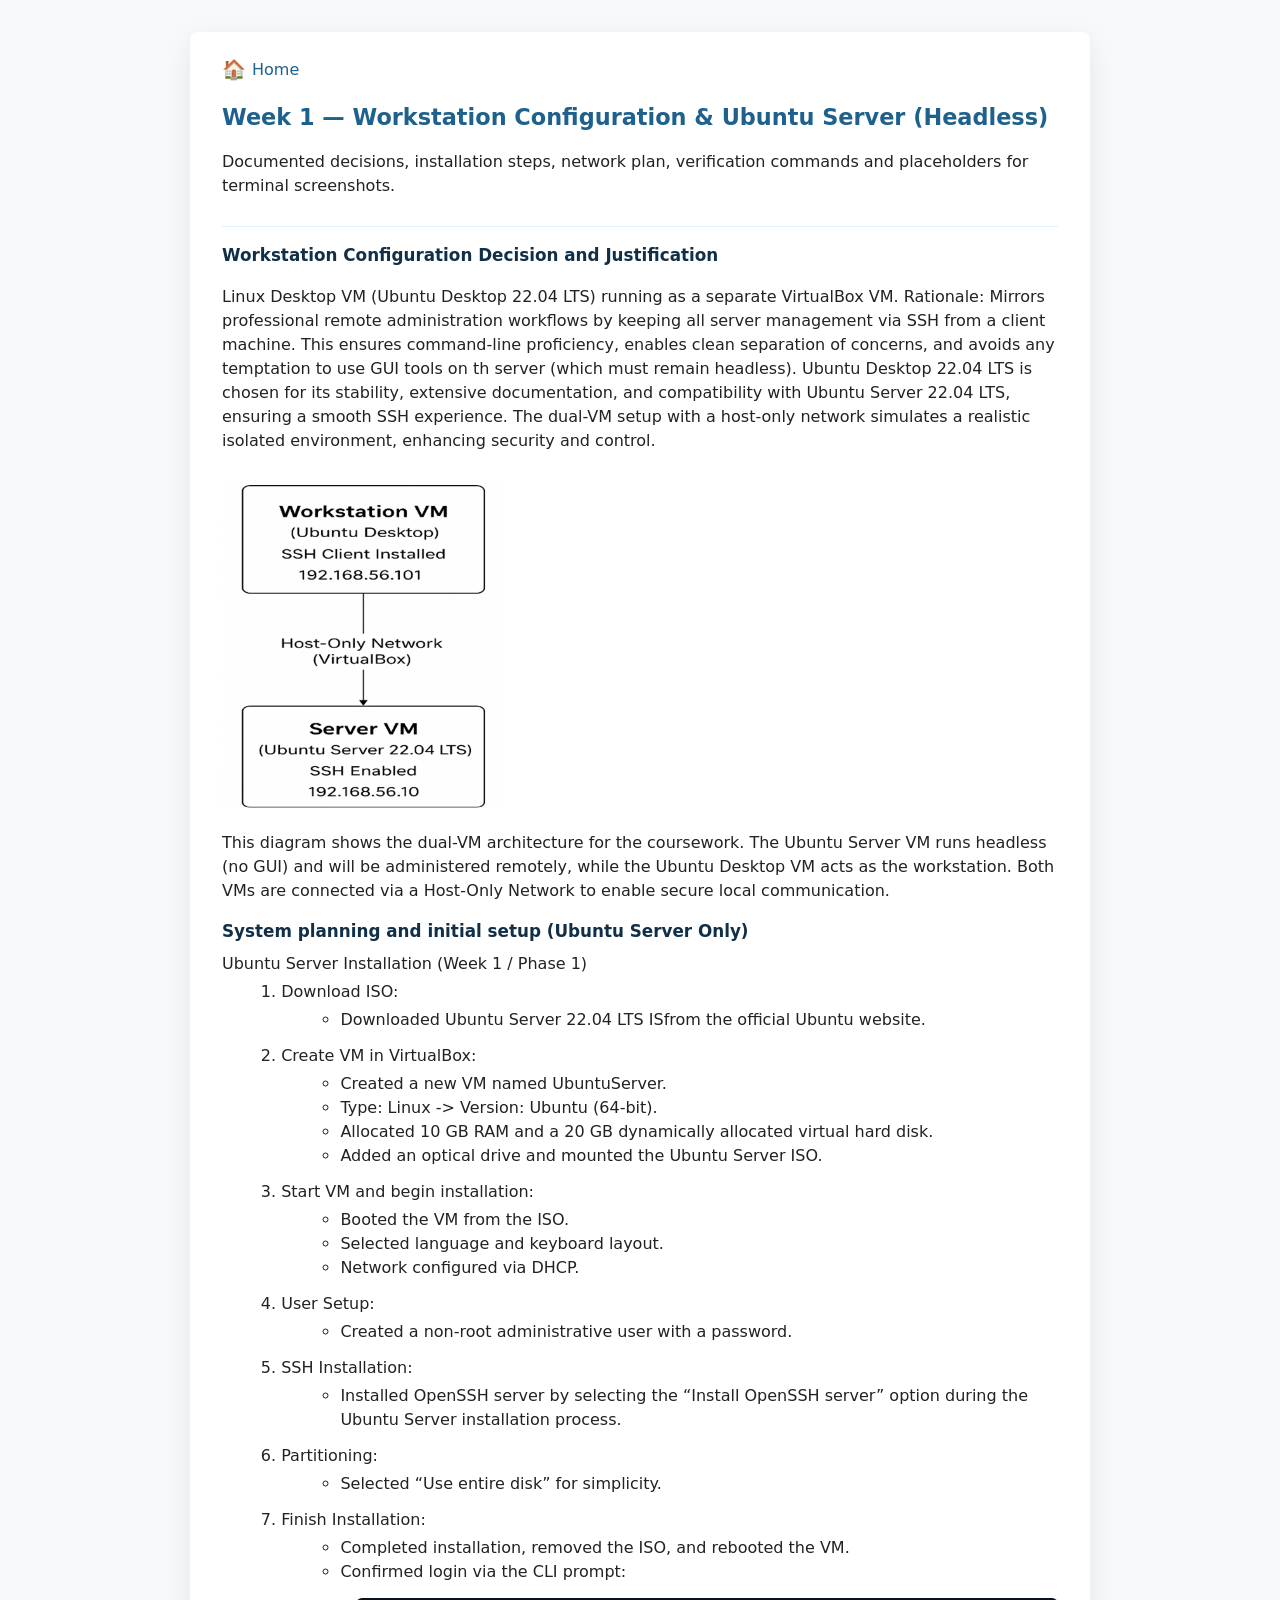
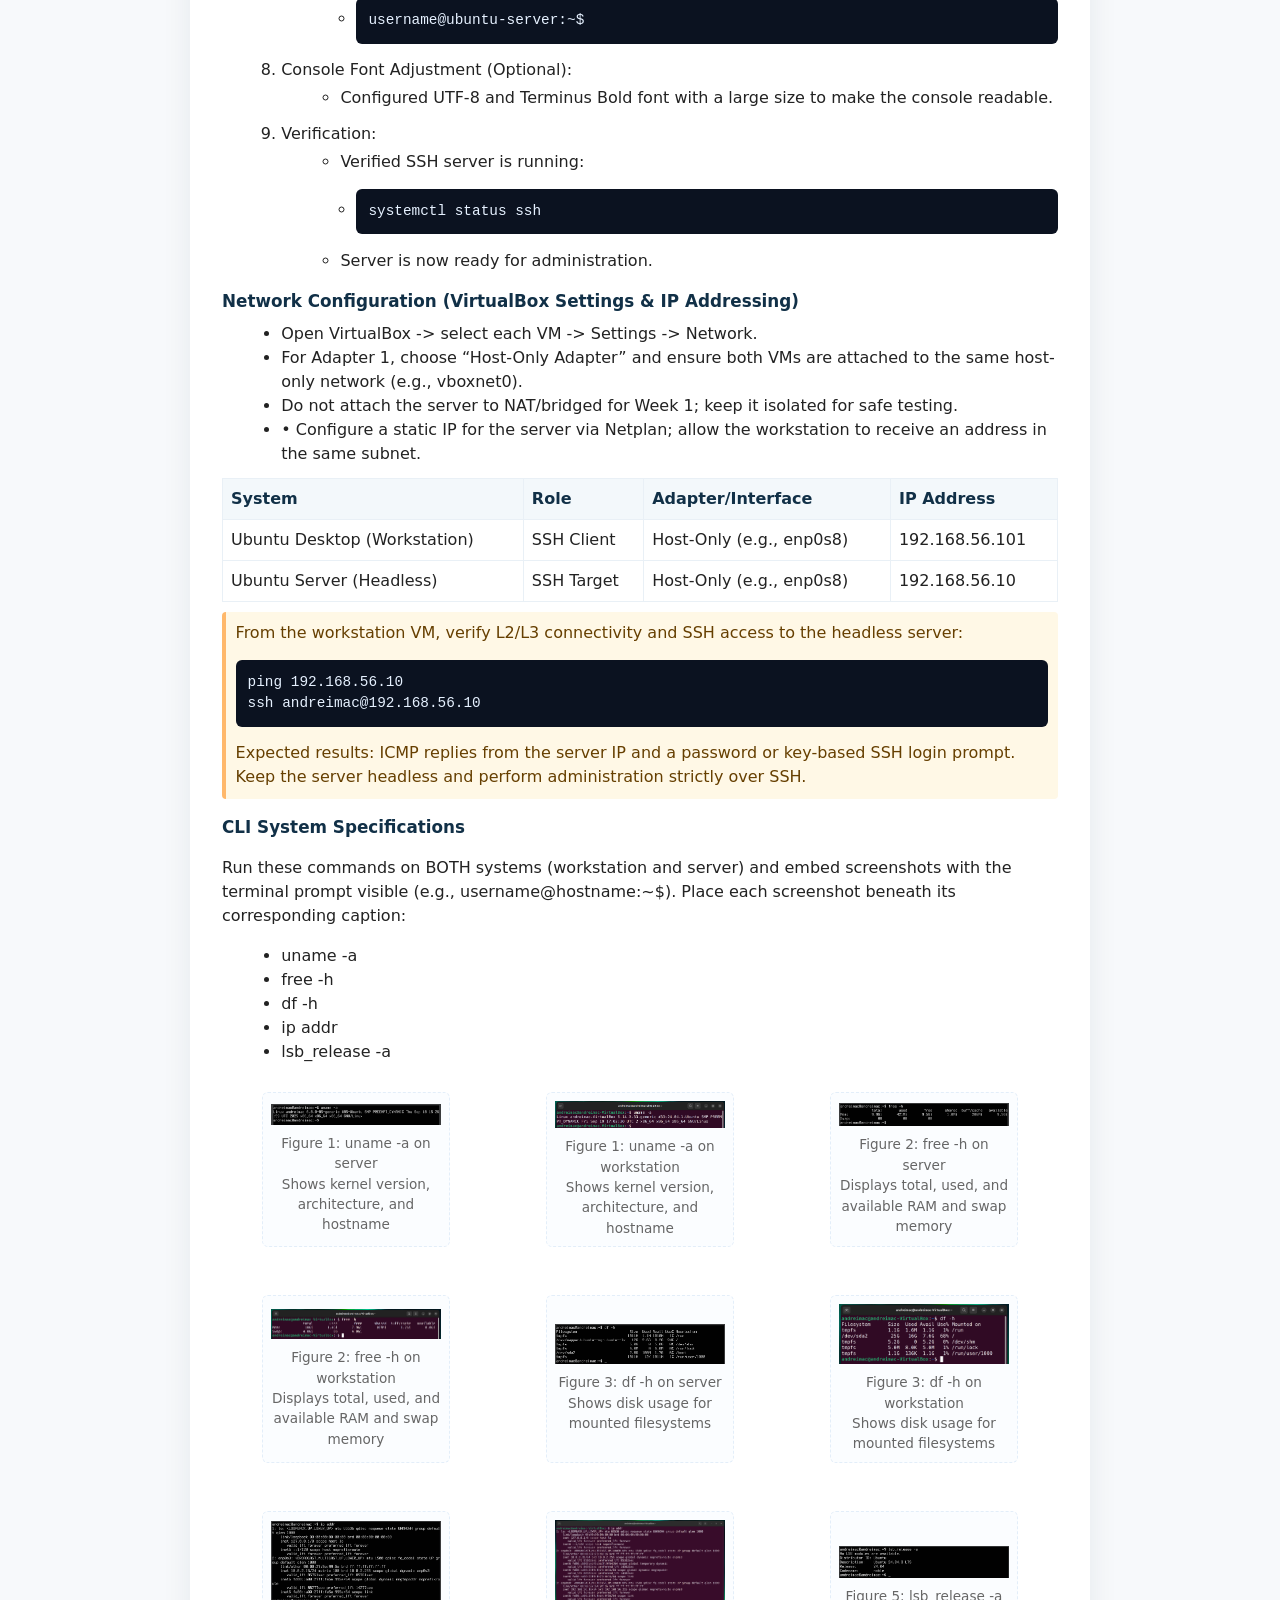
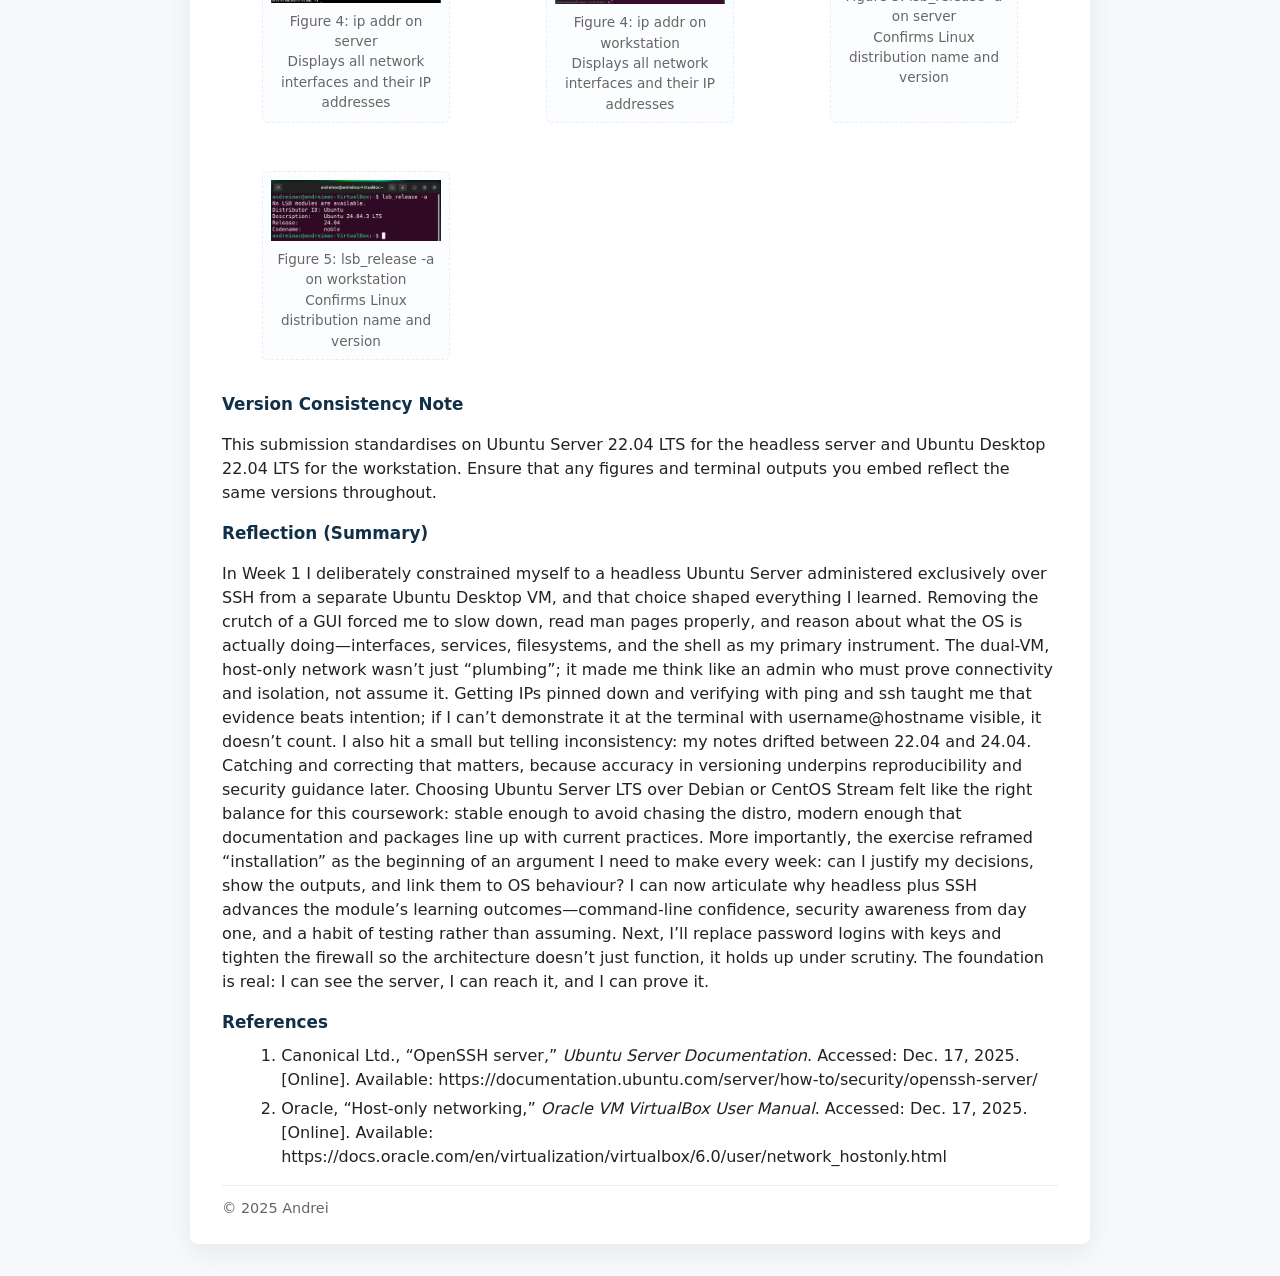
==== commit 2e2961a5: "Add consistent references section and refs styling Introduced a standardized 'References' section wi" ====
--- a/week_1.html
+++ b/week_1.html
@@ -179,97 +179,6 @@
                 <li>lsb_release -a</li>
             </ul>
 
-            <style>
-                /* Gallery styles (keeps existing layout but adds modal) */
-                .fig-grid {
-                    display: grid;
-                    grid-template-columns: repeat(auto-fit, minmax(220px, 1fr));
-                    gap: 1rem;
-                    margin-top: 0.75rem
-                }
-
-                figure.gallery-item {
-                    background: #fbfdff;
-                    border: 1px dashed #e3eef9;
-                    padding: 0.5rem;
-                    border-radius: 6px;
-                    min-height: 140px;
-                    display: flex;
-                    flex-direction: column;
-                    align-items: center;
-                    justify-content: center;
-                    cursor: pointer;
-                    outline: none
-                }
-
-                figure.gallery-item img {
-                    max-width: 100%;
-                    max-height: 96px;
-                    object-fit: contain;
-                    display: block
-                }
-
-                .fig-caption {
-                    font-size: 0.85rem;
-                    color: var(--muted);
-                    margin-top: 0.5rem;
-                    text-align: center
-                }
-
-                /* Modal (full-size view) */
-                .img-modal {
-                    position: fixed;
-                    inset: 0;
-                    display: none;
-                    align-items: center;
-                    justify-content: center;
-                    background: rgba(2, 6, 23, 0.6);
-                    z-index: 1000;
-                    padding: 2rem
-                }
-
-                .img-modal[data-open="true"] {
-                    display: flex
-                }
-
-                .img-modal .modal-content {
-                    max-width: 95%;
-                    max-height: 95%;
-                    background: transparent;
-                    display: flex;
-                    flex-direction: column;
-                    align-items: center
-                }
-
-                .img-modal img {
-                    max-width: 100%;
-                    max-height: 82vh;
-                    border-radius: 6px;
-                    box-shadow: 0 10px 40px rgba(2, 6, 23, 0.6)
-                }
-
-                .img-modal .modal-caption {
-                    margin-top: 0.6rem;
-                    color: #fff;
-                    text-align: center;
-                    max-width: 95%;
-                    overflow: auto
-                }
-
-                .img-modal .modal-close {
-                    position: absolute;
-                    top: 1rem;
-                    right: 1rem;
-                    background: rgba(255, 255, 255, 0.08);
-                    border: 0;
-                    color: #fff;
-                    font-size: 1.25rem;
-                    padding: 0.4rem 0.6rem;
-                    border-radius: 6px;
-                    cursor: pointer
-                }
-            </style>
-
             <div class="fig-grid" id="gallery">
                 <figure class="gallery-item" tabindex="0" data-full="images/week1-figure1-uname-server.png"
                     aria-label="Open Figure 1: uname -a">
@@ -393,6 +302,22 @@
                 reach it, and I can prove it.</p>
         </section>
 
+        <section>
+        <h2>References</h2>
+        <ol class="refs">
+            <li>
+            Canonical Ltd., “OpenSSH server,” <em>Ubuntu Server Documentation</em>.
+            Accessed: Dec. 17, 2025. [Online]. Available:
+            https://documentation.ubuntu.com/server/how-to/security/openssh-server/
+            </li>
+            <li>
+            Oracle, “Host-only networking,” <em>Oracle VM VirtualBox User Manual</em>.
+            Accessed: Dec. 17, 2025. [Online]. Available:
+            https://docs.oracle.com/en/virtualization/virtualbox/6.0/user/network_hostonly.html
+            </li>
+        </ol>
+        </section>
+
         <footer>
             <div>© 2025 Andrei</div>
         </footer>
--- a/css/pagesStyle.css
+++ b/css/pagesStyle.css
@@ -1,7 +1,5 @@
-/* ========== Shared site stylesheet (use across all pages) ========== */
-
 :root{
-  --max-w: 900px;          /* change to 1200px if you want wider pages everywhere */
+  --max-w: 900px;        
   --accent: #1f618d;
   --muted: #666;
   --bg: #f7f9fb;
@@ -10,7 +8,6 @@
   --border-soft: #e9f0f6;
 }
 
-/* Base layout */
 *{ box-sizing: border-box; }
 
 body{
@@ -43,7 +40,6 @@
 nav a:hover{ text-decoration: underline; }
 nav a span{ font-size: 1.2em; margin-right: 6px; }
 
-/* Header / typography */
 header{
   border-bottom: 1px solid var(--border);
   padding-bottom: 0.75rem;
@@ -92,7 +88,6 @@
   font-size: 0.95em;
 }
 
-/* Tables */
 table{
   width: 100%;
   border-collapse: collapse;
@@ -112,7 +107,6 @@
   font-weight: 600;
 }
 
-/* Notes/callouts */
 .note{
   background: #fff8e6;
   border-left: 4px solid #ffb86b;
@@ -121,7 +115,6 @@
   color: #663f00;
 }
 
-/* Figures / gallery grid */
 .fig-grid{
   display: grid;
   grid-template-columns: repeat(auto-fit, minmax(220px, 1fr));
@@ -129,7 +122,6 @@
   margin-top: 0.75rem;
 }
 
-/* Default figure styling (for any <figure>) */
 figure{
   background: #fbfdff;
   border: 1px dashed #e3eef9;
@@ -142,7 +134,6 @@
   justify-content: center;
 }
 
-/* Your clickable gallery figures */
 figure.gallery-item{
   cursor: pointer;
   outline: none;
@@ -160,7 +151,6 @@
   display: block;
 }
 
-/* Captions (supports both your patterns) */
 .fig-caption,
 figcaption{
   font-size: 0.85rem;
@@ -169,7 +159,6 @@
   text-align: center;
 }
 
-/* Footer */
 footer{
   border-top: 1px solid var(--border);
   padding-top: 0.75rem;
@@ -178,7 +167,6 @@
   margin-top: 1rem;
 }
 
-/* ========== Image modal (matches your current Week 6 markup) ========== */
 .img-modal{
   position: fixed;
   inset: 0;
@@ -232,3 +220,6 @@
 .img-modal .modal-close:hover{
   background: rgba(255, 255, 255, 0.14);
 }
+
+  .refs { margin-top: 0.5rem; }
+  .refs li { margin: 0.35rem 0; }
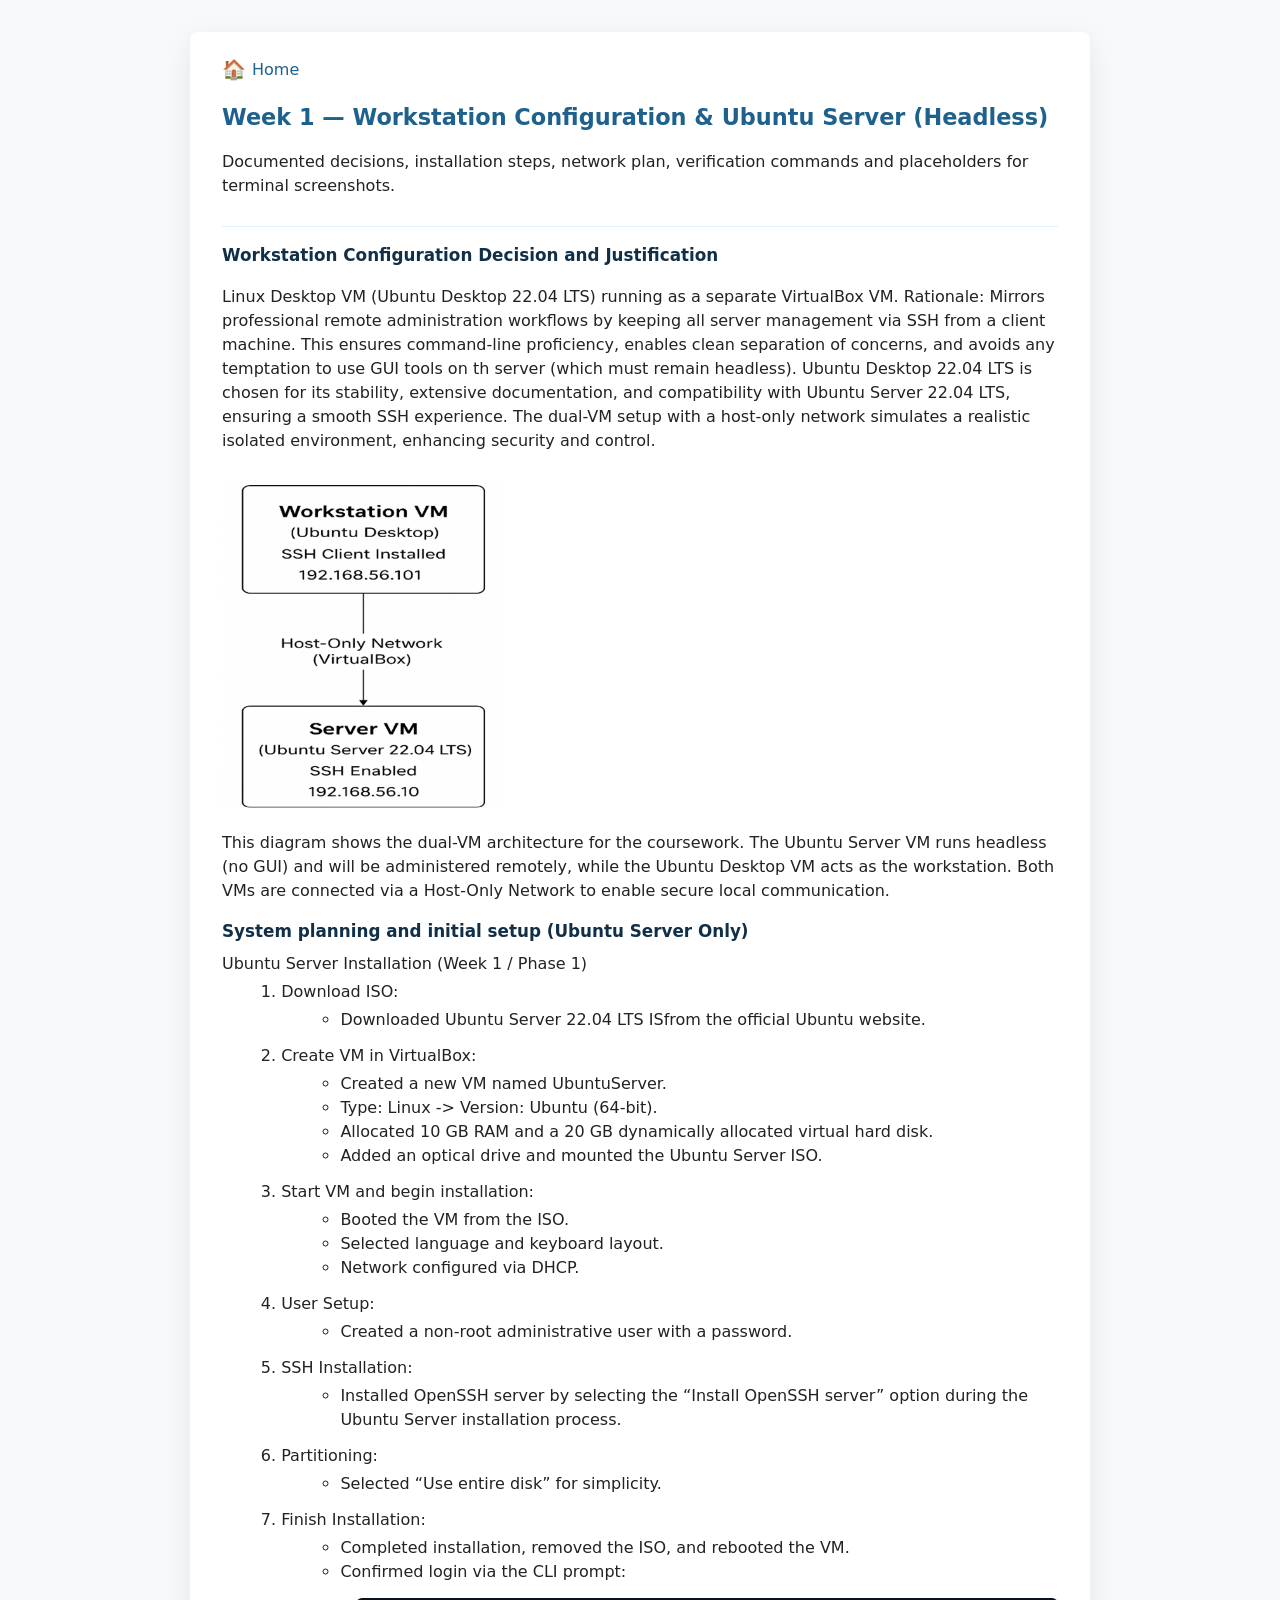
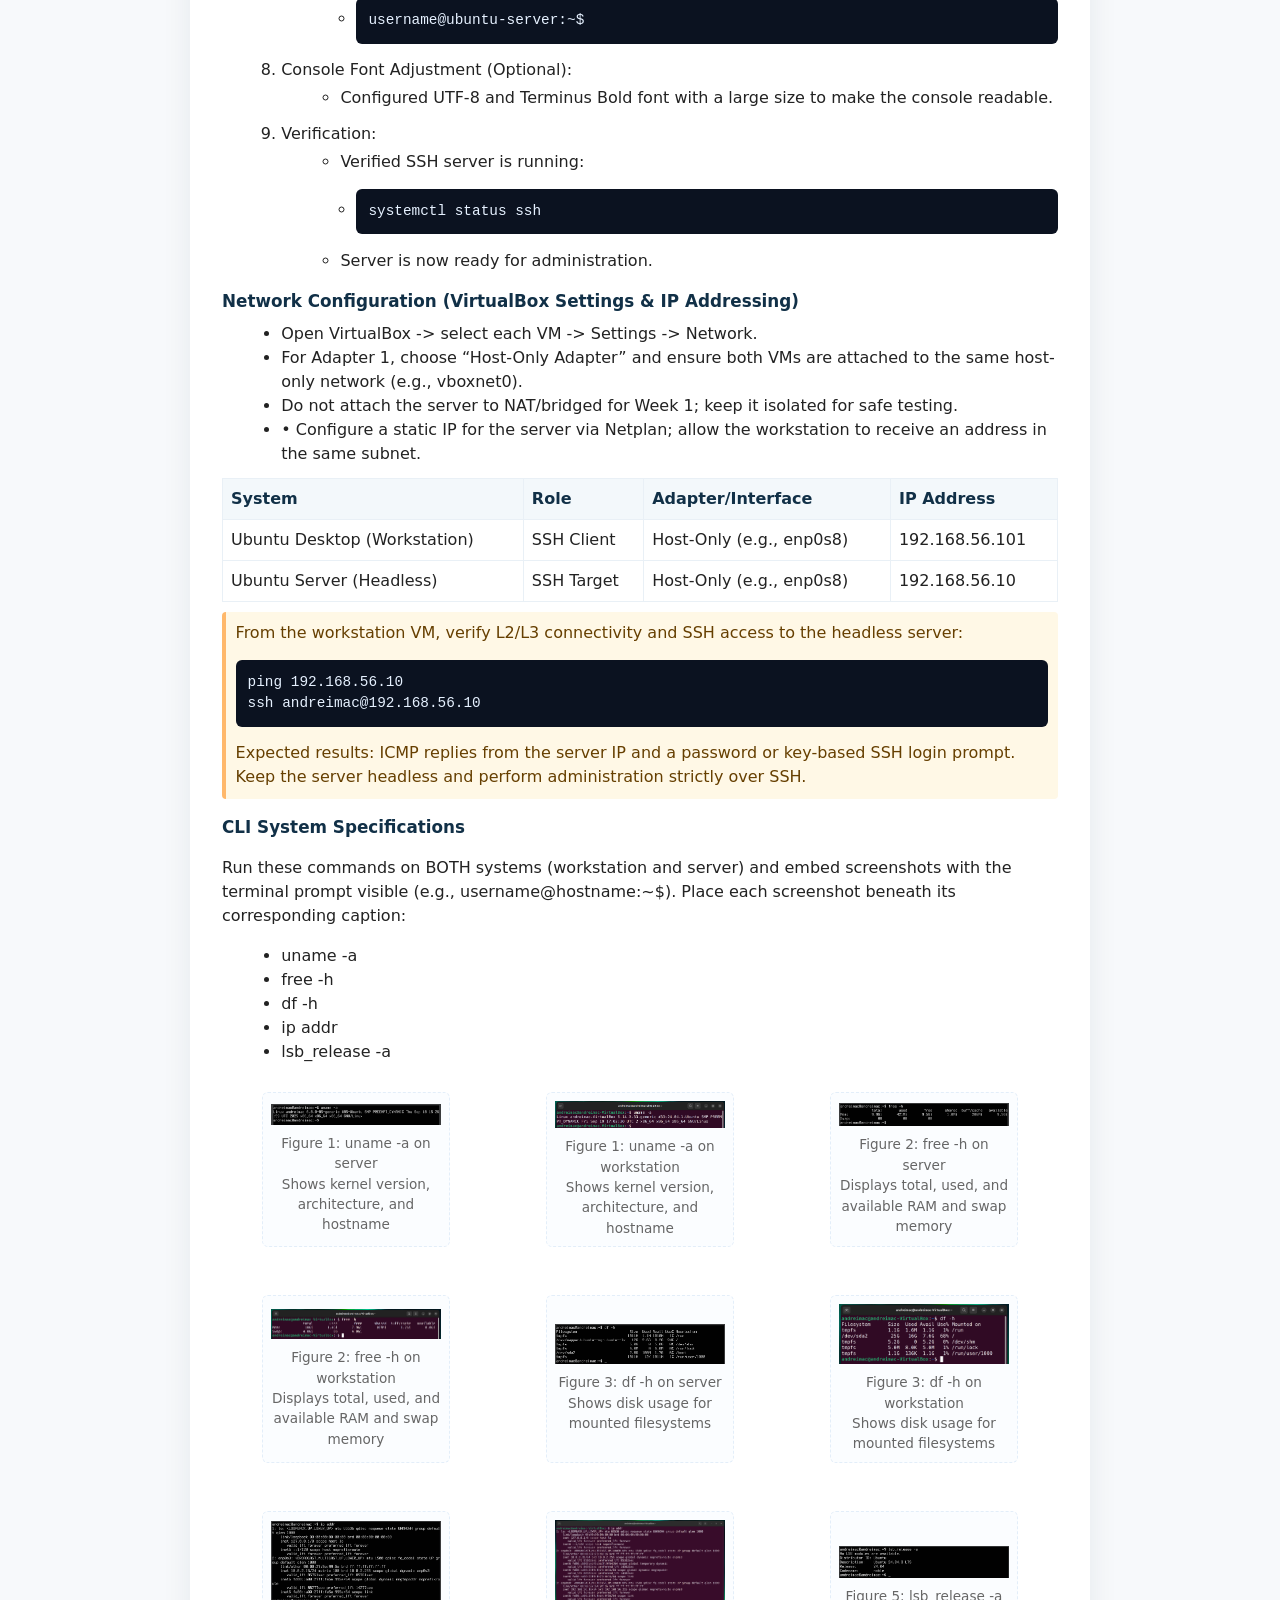
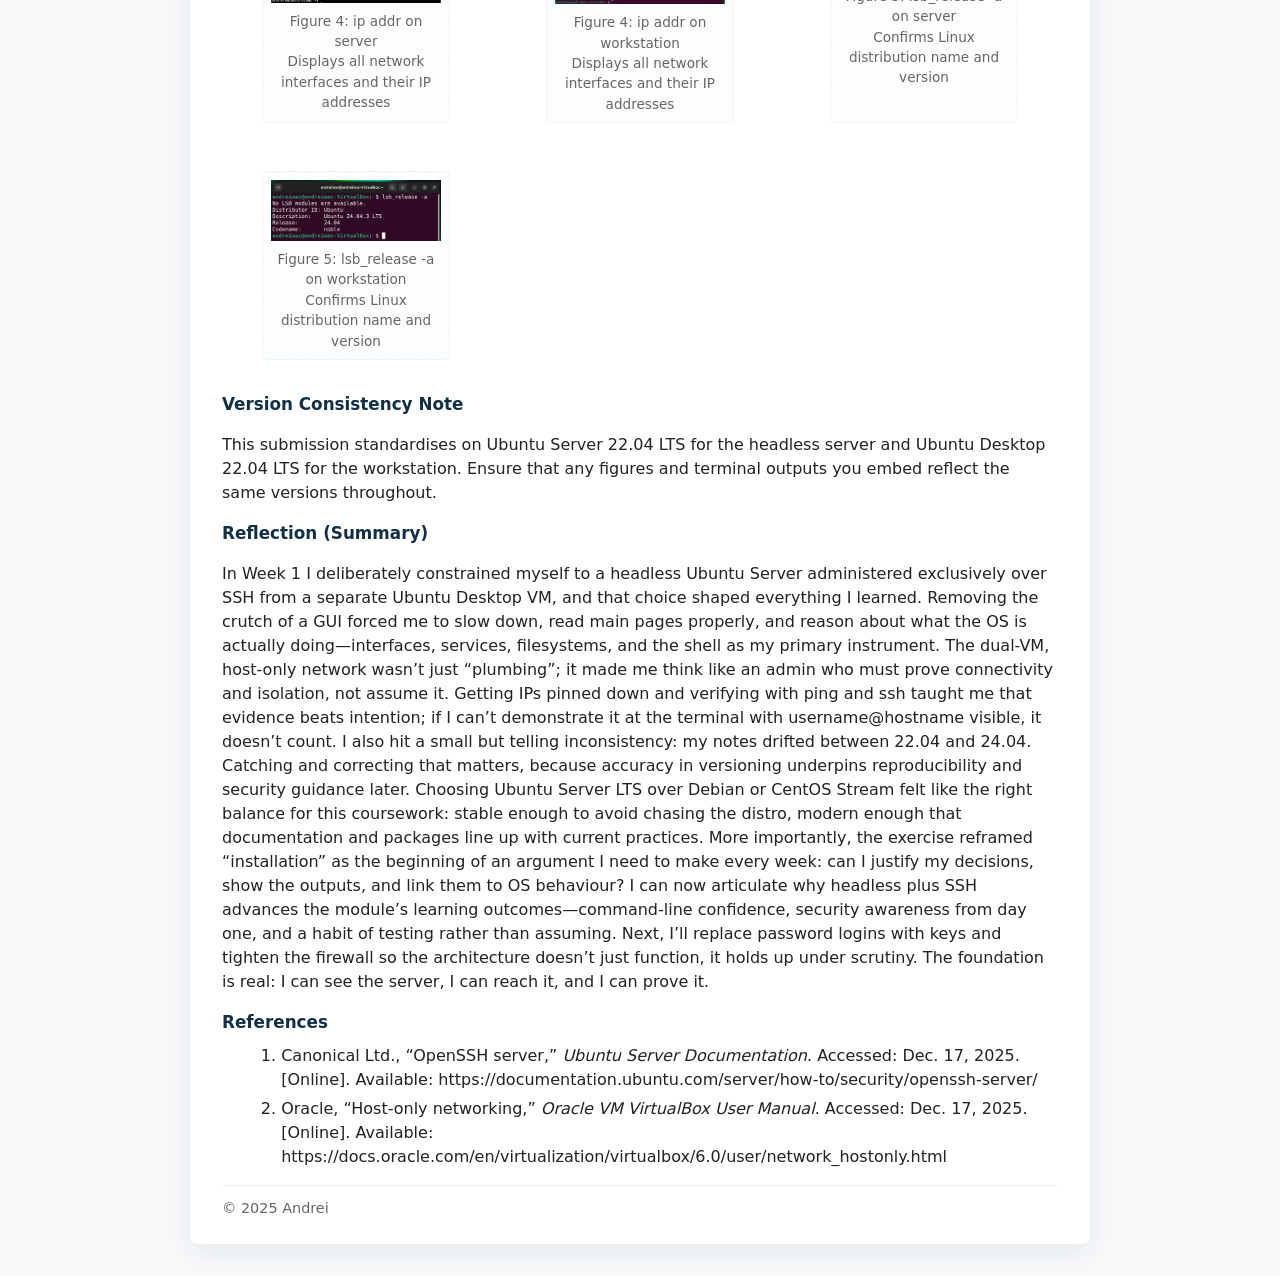
==== commit a1d0d6d1: "Update Week 7 audit images and hardening details Replaced the Lynis audit summary image with an upda" ====
--- a/week_1.html
+++ b/week_1.html
@@ -284,7 +284,7 @@
             <p>
                 In Week 1 I deliberately constrained myself to a headless Ubuntu Server administered exclusively over
                 SSH from a separate Ubuntu Desktop VM, and that choice shaped everything I learned. Removing the crutch
-                of a GUI forced me to slow down, read man pages properly, and reason about what the OS is actually
+                of a GUI forced me to slow down, read main pages properly, and reason about what the OS is actually
                 doing—interfaces, services, filesystems, and the shell as my primary instrument. The dual-VM, host-only
                 network wasn’t just “plumbing”; it made me think like an admin who must prove connectivity and
                 isolation, not assume it. Getting IPs pinned down and verifying with ping and ssh taught me that
